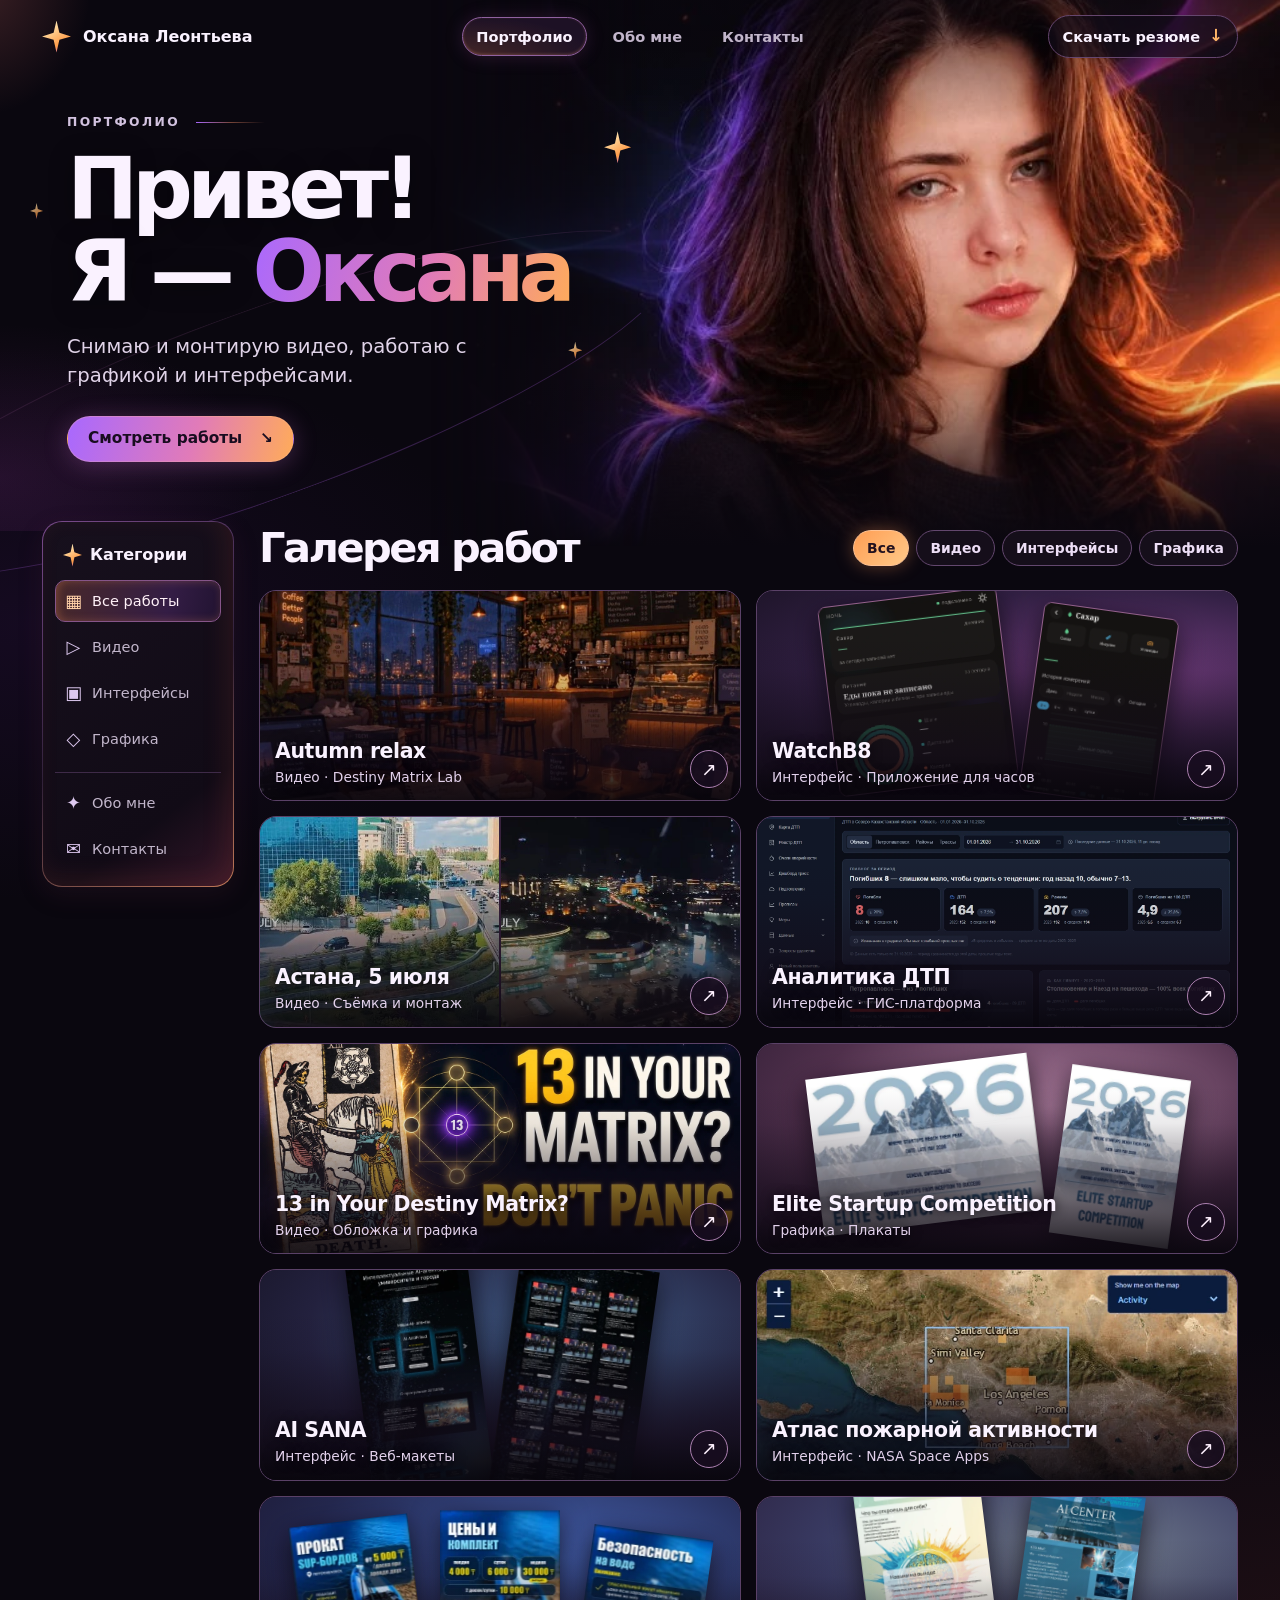
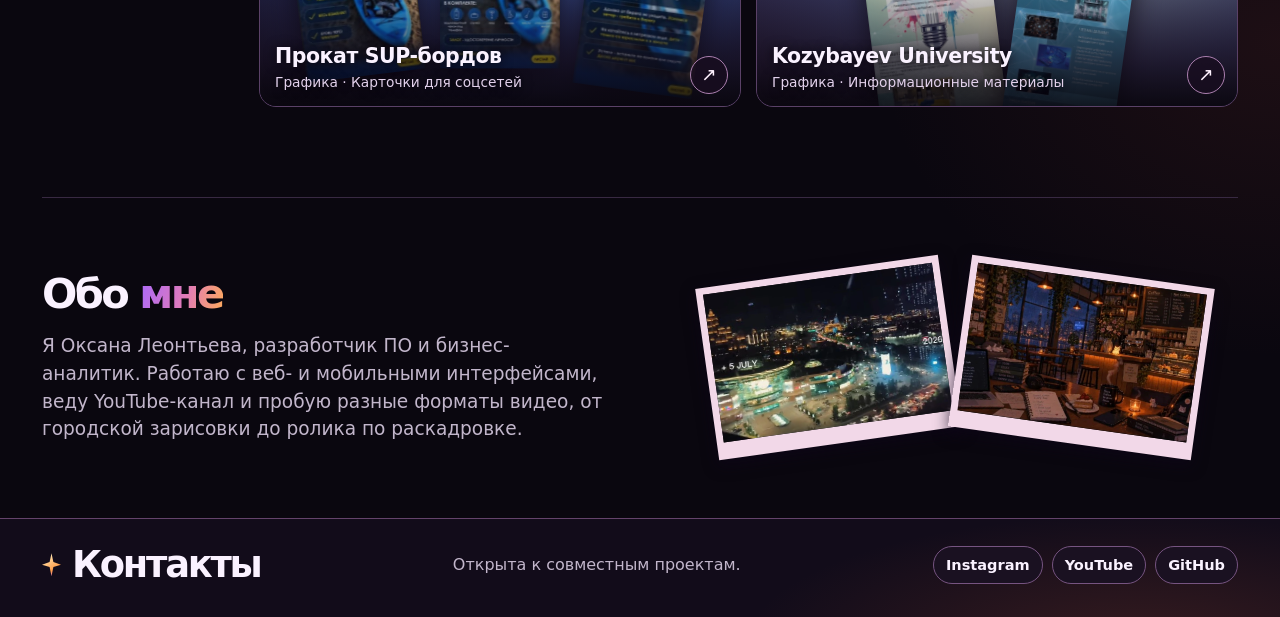
==== index.html @ fda573ac "Build neon portfolio and filterable work gallery" ====
<!doctype html>
<html lang="ru">
<head>
  <meta charset="utf-8">
  <meta name="viewport" content="width=device-width, initial-scale=1">
  <meta name="theme-color" content="#0b0810">
  <meta name="description" content="Портфолио Оксаны Леонтьевой. Видео, интерфейсы и графический дизайн.">
  <title>Оксана Леонтьева — портфолио</title>
  <link rel="icon" href="./assets/monogram.svg" type="image/svg+xml">
  <link rel="stylesheet" href="./styles.css">
  <script src="./gallery.js" defer></script>
</head>
<body>
  <a class="skip" href="#gallery">Перейти к работам</a>
  <header class="site-header" id="top">
    <div class="wrap top-inner">
      <a class="brand" href="#top"><span class="spark" aria-hidden="true"></span>Оксана Леонтьева</a>
      <nav class="primary-nav" aria-label="Главная навигация">
        <a class="nav-active" href="#gallery" data-filter="all">Портфолио</a>
        <a href="#about">Обо мне</a>
        <a href="#contacts">Контакты</a>
      </nav>
      <a class="resume-link" href="./resume.pdf" download>Скачать резюме <span aria-hidden="true">↓</span></a>
    </div>
  </header>

  <main id="work">
    <section class="hero" aria-labelledby="hero-name">
      <div class="wrap hero-inner">
        <figure class="hero-art">
          <img src="./assets/portrait.webp" alt="Оксана Леонтьева в фиолетово-оранжевом свете" width="640" height="800" fetchpriority="high">
        </figure>
        <span class="hero-orbit" aria-hidden="true"></span>
        <span class="spark hero-spark spark-one" aria-hidden="true"></span>
        <span class="spark hero-spark spark-two" aria-hidden="true"></span>
        <span class="spark hero-spark spark-three" aria-hidden="true"></span>
        <div class="hero-copy">
          <p class="eyebrow">Портфолио</p>
          <h1 id="hero-name">Привет!<br>Я — <span>Оксана</span></h1>
          <p class="hero-line">Снимаю и монтирую видео, работаю с графикой и интерфейсами.</p>
          <a class="button" href="#gallery" data-filter="all">Смотреть работы <span aria-hidden="true">↘</span></a>
        </div>
      </div>
    </section>

    <section class="gallery wrap" id="gallery" aria-labelledby="gallery-title">
      <aside class="rail" aria-label="Категории работ">
        <p class="rail-title"><span class="spark" aria-hidden="true"></span>Категории</p>
        <nav class="rail-nav" aria-label="Фильтры работ">
          <a href="#gallery" data-filter="all" aria-current="true"><span aria-hidden="true">▦</span> Все работы</a>
          <a href="#film" data-filter="film"><span aria-hidden="true">▷</span> Видео</a>
          <a href="#interfaces" data-filter="interfaces"><span aria-hidden="true">▣</span> Интерфейсы</a>
          <a href="#graphics" data-filter="graphics"><span aria-hidden="true">◇</span> Графика</a>
        </nav>
        <nav class="rail-nav rail-links" aria-label="Информация об авторе">
          <a href="#about"><span aria-hidden="true">✦</span> Обо мне</a>
          <a href="#contacts"><span aria-hidden="true">✉</span> Контакты</a>
        </nav>
      </aside>
      <div class="gallery-main">
        <div class="gallery-head">
          <h2 id="gallery-title">Галерея работ</h2>
          <div class="chips" aria-label="Фильтры галереи">
            <button type="button" data-filter="all" aria-pressed="true">Все</button>
            <button type="button" data-filter="film" aria-pressed="false">Видео</button>
            <button type="button" data-filter="interfaces" aria-pressed="false">Интерфейсы</button>
            <button type="button" data-filter="graphics" aria-pressed="false">Графика</button>
          </div>
        </div>
        <p class="sr-only" id="gallery-status" aria-live="polite"></p>
        <div class="work-grid">
          <article data-kind="film" id="film">
            <button class="work-card" type="button" data-case>
              <span class="work-media"><img src="./assets/autumn.webp" alt="" width="862" height="500" loading="lazy"></span>
              <span class="work-label"><strong>Autumn relax</strong><small>Видео · Destiny Matrix Lab</small></span>
              <span class="card-arrow" aria-hidden="true">↗</span>
            </button>
            <template>
              <p>Вечернее кафе в тёплом свете на фоне холодного города. На своём канале Destiny Matrix Lab я выпускаю атмосферные и объясняющие ролики, в работе над которыми использую Claude.</p>
              <img class="case-cover" src="./assets/autumn.webp" alt="Кадр из ролика: ночное кафе и огни города" width="862" height="500">
              <div class="case-links"><a class="button" href="https://www.youtube.com/watch?v=FMcNEyLBBxY">Смотреть ролик</a><a href="https://www.youtube.com/@DestinyMatrixLab">Открыть канал</a></div>
            </template>
          </article>

          <article data-kind="interfaces" id="interfaces">
            <button class="work-card" type="button" data-case>
              <span class="work-media mockup watch"><img src="./assets/watch-overview.webp" alt="" width="640" height="683" loading="lazy"><img src="./assets/watch-chart.webp" alt="" width="640" height="908" loading="lazy"></span>
              <span class="work-label"><strong>WatchB8</strong><small>Интерфейс · Приложение для часов</small></span>
              <span class="card-arrow" aria-hidden="true">↗</span>
            </button>
            <template>
              <p>Обзор группирует показатели рядом с активностью. На отдельном экране можно переключать период истории измерений. Персональные показания на скриншотах скрыты.</p>
              <div class="case-grid tall">
                <figure><a href="./assets/watch-overview.webp" target="_blank" rel="noopener noreferrer"><img src="./assets/watch-overview.webp" alt="Обзор в WatchB8 со скрытыми показаниями" width="640" height="683"></a><figcaption>Обзор</figcaption></figure>
                <figure><a href="./assets/watch-chart.webp" target="_blank" rel="noopener noreferrer"><img src="./assets/watch-chart.webp" alt="Экран истории измерений в WatchB8" width="640" height="908"></a><figcaption>История измерений</figcaption></figure>
              </div>
            </template>
          </article>

          <article data-kind="film">
            <button class="work-card" type="button" data-case>
              <span class="work-media diptych"><img src="./assets/astana-2.webp" alt="" width="541" height="331" loading="lazy"><img src="./assets/astana-3.webp" alt="" width="541" height="331" loading="lazy"></span>
              <span class="work-label"><strong>Астана, 5 июля</strong><small>Видео · Съёмка и монтаж</small></span>
              <span class="card-arrow" aria-hidden="true">↗</span>
            </button>
            <template>
              <p>Дневные улицы, архитектура и вечерние огни в городской зарисовке на 32 секунды.</p>
              <p class="case-credit">Съёмка и монтаж — Оксана Леонтьева</p>
              <div class="case-grid">
                <img src="./assets/astana-2.webp" alt="Дневная Астана с высоты" width="541" height="331">
                <img src="./assets/astana-3.webp" alt="Огни Астаны ночью" width="541" height="331">
              </div>
              <div class="case-links"><a class="button" href="https://www.instagram.com/_._.oksanaa._._/reel/DacnXZ3O5Qv/">Смотреть Reel</a></div>
            </template>
          </article>

          <article data-kind="interfaces">
            <button class="work-card" type="button" data-case>
              <span class="work-media screen"><img src="./assets/dtp-dashboard.webp" alt="" width="1600" height="1000" loading="lazy"></span>
              <span class="work-label"><strong>Аналитика ДТП</strong><small>Интерфейс · ГИС-платформа</small></span>
              <span class="card-arrow" aria-hidden="true">↗</span>
            </button>
            <template>
              <p>Карта происшествий с фильтрами и обзорная панель для сравнения показателей аварийности. Моя роль в команде — фронтенд и анализ данных. На экранах учебные данные.</p>
              <div class="case-grid">
                <figure><a href="./assets/dtp-map.webp" target="_blank" rel="noopener noreferrer"><img src="./assets/dtp-map.webp" alt="Карта происшествий и фильтры" width="1600" height="1000"></a><figcaption>Карта происшествий</figcaption></figure>
                <figure><a href="./assets/dtp-dashboard.webp" target="_blank" rel="noopener noreferrer"><img src="./assets/dtp-dashboard.webp" alt="Обзорная панель для сравнения показателей" width="1600" height="1000"></a><figcaption>Обзорная панель</figcaption></figure>
              </div>
            </template>
          </article>

          <article data-kind="film">
            <button class="work-card" type="button" data-case>
              <span class="work-media"><img src="./assets/arcana-cover.webp" alt="" width="1280" height="720" loading="lazy"></span>
              <span class="work-label"><strong>13 in Your Destiny Matrix?</strong><small>Видео · Обложка и графика</small></span>
              <span class="card-arrow" aria-hidden="true">↗</span>
            </button>
            <template>
              <p>Обложка и графика ролика для Destiny Matrix Lab. В кадрах цветовые акценты помогают выделить нужный узел схемы.</p>
              <div class="case-grid">
                <img src="./assets/arcana-cover.webp" alt="Обложка с картой и числом 13" width="1280" height="720">
                <img src="./assets/arcana-graphic.webp" alt="Кадр со схемой из ролика" width="640" height="360">
              </div>
              <div class="case-links"><a href="https://www.youtube.com/watch?v=jKuJX1-OuTQ">Ролик на YouTube</a><small>Для просмотра требуется вход.</small></div>
            </template>
          </article>

          <article data-kind="graphics" id="graphics">
            <button class="work-card" type="button" data-case>
              <span class="work-media mockup elite"><img src="./assets/elite-wide.webp" alt="" width="312" height="220" loading="lazy"><img src="./assets/elite-vertical.webp" alt="" width="220" height="312" loading="lazy"></span>
              <span class="work-label"><strong>Elite Startup Competition</strong><small>Графика · Плакаты</small></span>
              <span class="card-arrow" aria-hidden="true">↗</span>
            </button>
            <template>
              <p>Плакат для конкурса стартапов. Образ горы и крупный год связывают горизонтальный и вертикальный форматы.</p>
              <div class="case-grid tall">
                <figure><a href="./assets/elite-wide.webp" target="_blank" rel="noopener noreferrer"><img src="./assets/elite-wide.webp" alt="Горизонтальный плакат с горой и числом 2026" width="312" height="220"></a><figcaption>Горизонтальный формат</figcaption></figure>
                <figure><a href="./assets/elite-vertical.webp" target="_blank" rel="noopener noreferrer"><img src="./assets/elite-vertical.webp" alt="Вертикальная версия плаката" width="220" height="312"></a><figcaption>Вертикальный формат</figcaption></figure>
              </div>
            </template>
          </article>

          <article data-kind="interfaces">
            <button class="work-card" type="button" data-case>
              <span class="work-media mockup sana"><img src="./assets/ai-sana-home.webp" alt="" width="221" height="456" loading="lazy"><img src="./assets/ai-sana-news.webp" alt="" width="222" height="399" loading="lazy"></span>
              <span class="work-label"><strong>AI SANA</strong><small>Интерфейс · Веб-макеты</small></span>
              <span class="card-arrow" aria-hidden="true">↗</span>
            </button>
            <template>
              <p>Университетские веб-макеты. Главная знакомит с ИИ-агентами, а новости собраны в карточки публикаций.</p>
              <div class="case-grid tall">
                <figure><a href="./assets/ai-sana-home.webp" target="_blank" rel="noopener noreferrer"><img src="./assets/ai-sana-home.webp" alt="Главная AI SANA" width="221" height="456"></a><figcaption>Главная</figcaption></figure>
                <figure><a href="./assets/ai-sana-news.webp" target="_blank" rel="noopener noreferrer"><img src="./assets/ai-sana-news.webp" alt="Сетка новостей AI SANA" width="222" height="399"></a><figcaption>Новости</figcaption></figure>
              </div>
            </template>
          </article>

          <article data-kind="interfaces">
            <button class="work-card" type="button" data-case>
              <span class="work-media screen"><img src="./assets/fire-map.webp" alt="" width="597" height="386" loading="lazy"></span>
              <span class="work-label"><strong>Атлас пожарной активности</strong><small>Интерфейс · NASA Space Apps</small></span>
              <span class="card-arrow" aria-hidden="true">↗</span>
            </button>
            <template>
              <p>Командный проект KU-group. По календарю можно выбрать месяц наблюдений и открыть спутниковую карту с зафиксированной пожарной активностью.</p>
              <div class="case-grid">
                <figure><a href="./assets/fire-calendar.webp" target="_blank" rel="noopener noreferrer"><img src="./assets/fire-calendar.webp" alt="Календарь активности по годам и месяцам" width="662" height="434"></a><figcaption>Календарь наблюдений</figcaption></figure>
                <figure><a href="./assets/fire-map.webp" target="_blank" rel="noopener noreferrer"><img src="./assets/fire-map.webp" alt="Спутниковая карта Лос-Анджелеса" width="597" height="386"></a><figcaption>Спутниковая карта</figcaption></figure>
              </div>
            </template>
          </article>

          <article data-kind="graphics">
            <button class="work-card" type="button" data-case>
              <span class="work-media mockup sup"><img src="./assets/sup-cover.webp" alt="" width="133" height="173" loading="lazy"><img src="./assets/sup-prices.webp" alt="" width="131" height="172" loading="lazy"><img src="./assets/sup-safety.webp" alt="" width="130" height="173" loading="lazy"></span>
              <span class="work-label"><strong>Прокат SUP-бордов</strong><small>Графика · Карточки для соцсетей</small></span>
              <span class="card-arrow" aria-hidden="true">↗</span>
            </button>
            <template>
              <p>Серия карточек с общей палитрой и повторяющейся типографикой: обложка, тарифы и правила безопасности.</p>
              <div class="case-grid three tall">
                <figure><img src="./assets/sup-cover.webp" alt="Обложка серии о прокате SUP-бордов" width="133" height="173"><figcaption>Обложка</figcaption></figure>
                <figure><img src="./assets/sup-prices.webp" alt="Карточка с тарифами проката" width="131" height="172"><figcaption>Тарифы</figcaption></figure>
                <figure><img src="./assets/sup-safety.webp" alt="Карточка о безопасности на воде" width="130" height="173"><figcaption>Безопасность</figcaption></figure>
              </div>
            </template>
          </article>

          <article data-kind="graphics">
            <button class="work-card" type="button" data-case>
              <span class="work-media mockup university"><img src="./assets/ku-ml.webp" alt="" width="317" height="628" loading="lazy"><img src="./assets/ku-ai.webp" alt="" width="317" height="707" loading="lazy"></span>
              <span class="work-label"><strong>Kozybayev University</strong><small>Графика · Информационные материалы</small></span>
              <span class="card-arrow" aria-hidden="true">↗</span>
            </button>
            <template>
              <p>Информационные материалы для KU ML School и Центра искусственного интеллекта. Иллюстрации и цвет помогают быстро различать блоки плакатов.</p>
              <div class="case-grid tall">
                <figure><a href="./assets/ku-ml.webp" target="_blank" rel="noopener noreferrer"><img src="./assets/ku-ml.webp" alt="Плакат KU ML School с лампой" width="317" height="628"></a><figcaption>KU ML School</figcaption></figure>
                <figure><a href="./assets/ku-ai.webp" target="_blank" rel="noopener noreferrer"><img src="./assets/ku-ai.webp" alt="Информационный плакат Центра искусственного интеллекта" width="317" height="707"></a><figcaption>Центр искусственного интеллекта</figcaption></figure>
              </div>
            </template>
          </article>
        </div>
      </div>
    </section>

    <section class="about wrap" id="about" aria-labelledby="about-title">
      <div class="about-copy">
        <h2 id="about-title">Обо <span>мне</span></h2>
        <p>Я Оксана Леонтьева, разработчик ПО и бизнес-аналитик. Работаю с веб- и мобильными интерфейсами, веду YouTube-канал и пробую разные форматы видео, от городской зарисовки до ролика по раскадровке.</p>
      </div>
      <div class="about-frames" aria-hidden="true">
        <img src="./assets/astana-3.webp" alt="" width="541" height="331" loading="lazy">
        <img src="./assets/autumn.webp" alt="" width="862" height="500" loading="lazy">
      </div>
    </section>
  </main>

  <footer class="contacts" id="contacts" aria-labelledby="contacts-title">
    <div class="wrap contact-inner">
      <h2 id="contacts-title"><span class="spark" aria-hidden="true"></span>Контакты</h2>
      <p>Открыта к совместным проектам.</p>
      <nav aria-label="Публичные профили">
        <a href="https://www.instagram.com/_._.oksanaa._._/">Instagram</a>
        <a href="https://www.youtube.com/@DestinyMatrixLab">YouTube</a>
        <a href="https://github.com/Oksana77-f">GitHub</a>
      </nav>
    </div>
  </footer>

  <dialog class="case-dialog" aria-labelledby="case-title">
    <div class="case-inner">
      <form method="dialog"><button aria-label="Закрыть работу" autofocus>×</button></form>
      <p class="eyebrow" id="case-category"></p>
      <h2 id="case-title"></h2>
      <div id="case-details"></div>
    </div>
  </dialog>
</body>
</html>
---- styles.css ----
:root {
  color-scheme: dark;
  --bg: #0a070f;
  --surface: #15101b;
  --text: #faf2ff;
  --muted: #c2b6cb;
  --line: #382942;
  --purple: #ac65ff;
  --amber: #ffb568;
  --spectrum: linear-gradient(105deg, #a868ff 0%, #e17bb8 56%, #ffac59 100%);
  color: var(--text);
  background: var(--bg);
  font-family: "Segoe UI", system-ui, sans-serif;
  line-height: 1.5;
}

* { box-sizing: border-box; }
html { scroll-behavior: smooth; }
body {
  margin: 0;
  overflow-x: clip;
  background:
    radial-gradient(ellipse 42rem 24rem at 2% 39rem, #3e176236, transparent 72%),
    radial-gradient(ellipse 33rem 26rem at 100% 74%, #71302c30, transparent 76%),
    var(--bg);
}
a { color: inherit; }
button { font: inherit; }
button, a { -webkit-tap-highlight-color: transparent; }
img { display: block; width: 100%; height: auto; }
figure, p, h1, h2 { margin: 0; }
p { text-wrap: pretty; }
[hidden] { display: none !important; }
:focus-visible { outline: 2px solid var(--amber); outline-offset: 4px; }
.wrap { width: min(1240px, calc(100% - 84px)); margin-inline: auto; }
.sr-only, .skip:not(:focus) { position: absolute; width: 1px; height: 1px; overflow: hidden; clip-path: inset(50%); }
.skip:focus { position: fixed; top: 12px; left: 12px; z-index: 10; padding: 10px 16px; background: var(--surface); }

.site-header { position: relative; z-index: 2; }
.top-inner {
  min-height: 73px;
  display: grid;
  grid-template-columns: 1fr auto 1fr;
  gap: 20px;
  align-items: center;
}
.brand { display: inline-flex; gap: 12px; align-items: center; justify-self: start; font-size: 1rem; font-weight: 640; text-decoration: none; }
.brand .spark { width: 29px; height: 32px; }
.spark {
  flex: none;
  display: inline-block;
  width: 19px;
  height: 23px;
  background: linear-gradient(148deg, #fff4c6 8%, #ff9d49 68%, #c861fc);
  clip-path: polygon(50% 0, 60% 38%, 100% 50%, 60% 60%, 50% 100%, 40% 60%, 0 50%, 40% 38%);
}
.primary-nav { display: flex; align-items: center; gap: 12px; }
.primary-nav a, .resume-link, .contacts nav a {
  text-decoration: none;
  font-weight: 560;
  font-size: .91rem;
}
.primary-nav a { color: var(--muted); padding: 8px 13px; border: 1px solid transparent; border-radius: 999px; }
.primary-nav a:hover, .resume-link:hover { color: #fff; border-color: #9b6aaf; }
.primary-nav .nav-active {
  color: var(--text);
  border-color: #9061a0;
  background: radial-gradient(ellipse at 4% 100%, #ab602c42, transparent 73%), #1d1125;
  box-shadow: 0 1px 18px #8d47883d, inset 0 -1px 3px #f39e8345;
}
.resume-link {
  justify-self: end;
  display: inline-flex;
  gap: 9px;
  align-items: center;
  color: var(--text);
  border: 1px solid #65466e;
  border-radius: 999px;
  padding: 8px 14px;
  white-space: nowrap;
  background: #120c18b5;
}
.resume-link span { color: var(--amber); font-size: 1.04rem; }

.hero { position: relative; isolation: isolate; }
.hero::before {
  content: "";
  position: absolute;
  z-index: -1;
  inset: -73px 0 -10px;
  background:
    radial-gradient(ellipse 22rem 13rem at 0 90%, #9b3a9f29, transparent 74%),
    radial-gradient(ellipse 9rem 11rem at -18px -19px, #ce6a6440, transparent 76%);
  pointer-events: none;
}
.hero-inner {
  position: relative;
  isolation: isolate;
  display: flex;
  align-items: center;
  min-height: clamp(390px, 35vw, 515px);
  padding: 37px 25px 55px;
}
.hero-art {
  position: absolute;
  z-index: -2;
  top: -73px;
  right: calc(-1 * max(42px, (100vw - 1240px) / 2));
  bottom: -25px;
  width: min(67vw, 865px);
  overflow: hidden;
  mask-image: linear-gradient(to right, transparent 1%, #000 27%);
}
.hero-art img { height: 100%; object-fit: cover; object-position: 57% 36%; }
.hero-art::after {
  content: "";
  position: absolute;
  inset: 0;
  background:
    linear-gradient(to bottom, #0a070f9c, transparent 23%, transparent 69%, var(--bg) 100%),
    linear-gradient(to right, var(--bg) 0%, #0a070f20 36%, transparent 63%);
}
.hero-copy { position: relative; max-width: 54%; }
.eyebrow { color: #d2c2df; font-size: .77rem; font-weight: 650; line-height: 1.4; letter-spacing: .19em; text-transform: uppercase; }
.hero-copy .eyebrow { display: flex; gap: 16px; align-items: center; margin-bottom: 15px; }
.hero-copy .eyebrow::after { content: ""; width: 69px; height: 1px; background: linear-gradient(to right, #a867f8, #ed88677a, transparent); }
.hero h1 { font-size: clamp(3.45rem, 6.65vw, 6.6rem); line-height: .98; font-weight: 800; letter-spacing: -.072em; text-shadow: 0 3px 24px #05030868; }
.hero h1 span, .about h2 span {
  color: var(--amber);
  background: var(--spectrum);
  -webkit-background-clip: text;
  background-clip: text;
  -webkit-text-fill-color: transparent;
  text-shadow: none;
}
.hero-line { max-width: 37ch; margin-top: 20px; color: #e0d3e8; font-size: clamp(1rem, 1.7vw, 1.23rem); line-height: 1.43; }
.button {
  display: inline-flex;
  justify-content: center;
  align-items: center;
  gap: 18px;
  min-height: 46px;
  padding: 10px 20px;
  border: 1px solid #fbbc9b45;
  border-radius: 999px;
  color: #190d20;
  font-size: .96rem;
  font-weight: 750;
  background: var(--spectrum);
  text-decoration: none;
  box-shadow: 0 4px 24px #c46cc849;
  transition: box-shadow 180ms ease, transform 180ms ease;
}
.button:hover { box-shadow: 0 4px 28px #eb9a876b; transform: translateY(-2px); }
.hero-copy .button { margin-top: 26px; }
.hero-orbit {
  z-index: -1;
  position: absolute;
  top: 53%;
  left: -18%;
  width: 73%;
  height: 42%;
  border: 1px solid #ae63e942;
  border-right-color: transparent;
  border-top-color: #d17ccc20;
  border-radius: 50%;
  transform: rotate(-20deg);
  pointer-events: none;
}
.hero-spark { position: absolute; pointer-events: none; }
.spark-one { top: 13%; left: 47%; width: 27px; height: 32px; }
.spark-two { top: 60%; left: 44%; width: 14px; height: 17px; opacity: .8; }
.spark-three { top: 29%; left: -1%; width: 13px; height: 16px; opacity: .7; }

.gallery {
  position: relative;
  z-index: 1;
  display: grid;
  grid-template-columns: 192px minmax(0, 1fr);
  gap: 25px;
  align-items: start;
  scroll-margin-top: 16px;
}
.rail {
  position: sticky;
  top: 18px;
  padding: 13px 12px 16px;
  border: 1px solid transparent;
  border-radius: 20px;
  background:
    linear-gradient(143deg, #17101d, #110b16 76%, #341628) padding-box,
    linear-gradient(145deg, #7a4b8d, #302139 52%, #c17958) border-box;
  box-shadow: 0 8px 24px #4c243b35, inset -8px -8px 25px #bd4b3622;
}
.rail-title { display: flex; align-items: center; gap: 8px; padding: 8px 8px 13px; font-weight: 650; }
.rail-title .spark { width: 19px; height: 23px; }
.rail-nav { display: grid; gap: 4px; }
.rail-nav a {
  display: flex;
  align-items: center;
  gap: 9px;
  min-height: 42px;
  padding: 6px 8px;
  border: 1px solid transparent;
  border-radius: 10px;
  color: var(--muted);
  font-size: .91rem;
  text-decoration: none;
}
.rail-nav a span { display: inline-grid; place-items: center; width: 19px; color: #ddc8ef; font-size: 1.12rem; line-height: 1; }
.rail-nav a:hover { color: var(--text); border-color: #5f416c; }
.rail-nav a[aria-current="true"] {
  color: #fff1f8;
  border-color: #865589;
  background: linear-gradient(102deg, #76403685, #341d45 68%, #211331);
  box-shadow: inset 2px 0 8px #f08c5749;
}
.rail-nav a[aria-current="true"] span { color: #ffd0a8; }
.rail-links { border-top: 1px solid #3e2a48; margin-top: 12px; padding-top: 9px; }
.gallery-head { min-height: 54px; display: flex; justify-content: space-between; align-items: center; gap: 17px; margin-bottom: 15px; }
.gallery-head h2, .about h2, .contact-inner h2 {
  color: var(--text);
  font-size: clamp(1.8rem, 3.25vw, 3.1rem);
  line-height: 1.08;
  font-weight: 680;
  letter-spacing: -.061em;
}
.chips { display: flex; flex-wrap: wrap; gap: 7px; }
.chips button {
  min-height: 36px;
  padding: 5px 13px;
  border: 1px solid #63476e;
  border-radius: 999px;
  color: #eddef6;
  background: #150e1a;
  font-size: .87rem;
  font-weight: 570;
  cursor: pointer;
}
.chips button:hover { border-color: var(--purple); }
.chips button[aria-pressed="true"] { border-color: #ffc394; color: #23121f; background: linear-gradient(135deg, #ff9d53, #ffca89); font-weight: 750; box-shadow: 0 0 18px #ff94585b; }
.work-grid { display: grid; grid-template-columns: repeat(2, minmax(0, 1fr)); gap: 15px; }
.work-grid article { min-width: 0; }
.work-card {
  display: block;
  position: relative;
  isolation: isolate;
  overflow: hidden;
  width: 100%;
  min-height: 164px;
  aspect-ratio: 2.28;
  padding: 0;
  border: 1px solid #5a4167;
  border-radius: 17px;
  color: var(--text);
  background: #22162c;
  text-align: start;
  cursor: pointer;
  transition: border-color 180ms ease, box-shadow 180ms ease;
}
.work-card:hover { border-color: #a16bba; box-shadow: 0 0 20px #a761b740; }
.work-card::after {
  content: "";
  position: absolute;
  z-index: -1;
  inset: 0;
  background: linear-gradient(to top, #08050ce8 0, #120a17ad 22%, #11081715 62%, transparent 80%);
  pointer-events: none;
}
.work-media {
  position: absolute;
  z-index: -2;
  inset: 0;
  display: block;
  width: 100%;
  height: 100%;
  transition: transform 220ms ease;
}
.work-card:hover .work-media { transform: scale(1.045); }
.work-media img { height: 100%; object-fit: cover; }
.work-media.diptych { display: grid; grid-template-columns: 1fr 1fr; gap: 2px; background: #37213b; }
.work-media.diptych img { min-width: 0; }
.work-media.screen img { object-position: 50% 38%; }
.work-media.mockup {
  display: flex;
  justify-content: center;
  align-items: center;
  gap: clamp(10px, 1.8vw, 25px);
  padding: 8px clamp(11px, 2vw, 31px);
  background: radial-gradient(ellipse at 75% 42%, #773f82, #322044 53%, #181121 100%);
}
.work-media.mockup img {
  width: auto;
  max-width: 43%;
  height: 113%;
  object-fit: contain;
  filter: drop-shadow(0 9px 14px #07030bc9);
  transform: translateY(-2%) rotate(-7deg);
}
.work-media.mockup img + img { transform: translateY(5%) rotate(8deg); }
.work-media.watch img { border: 1px solid #94618c; background: #1b141a; border-radius: 8px; height: 99%; object-fit: contain; }
.work-media.sana { background: radial-gradient(ellipse at 61% 30%, #425f8b, #23213e 59%, #12101d); }
.work-media.sana img, .work-media.university img { max-width: 34%; height: 130%; object-position: top; }
.work-media.elite { background: radial-gradient(ellipse at 61% 30%, #ad7d9e, #50304c 57%, #2a1a30); }
.work-media.elite img { max-width: 52%; height: 88%; }
.work-media.sup { background: radial-gradient(ellipse at 63% 29%, #4360ad, #23274e 60%, #1a1429); }
.work-media.sup img { max-width: 28%; height: 100%; }
.work-media.sup img:nth-child(2) { transform: translateY(-6%) rotate(0); }
.work-media.university { background: radial-gradient(ellipse at 67% 28%, #75808f, #393b63 55%, #271a35); }
.work-label { display: block; position: absolute; left: 15px; right: 65px; bottom: 13px; text-shadow: 0 1px 12px #07040a; }
.work-label strong { display: block; font-size: clamp(1.03rem, 1.6vw, 1.38rem); font-weight: 690; line-height: 1.17; letter-spacing: -.02em; }
.work-label small { display: block; color: #e2d1eb; font-size: .86rem; margin-top: 3px; }
.card-arrow {
  display: grid;
  place-items: center;
  width: 38px;
  height: 38px;
  position: absolute;
  right: 12px;
  bottom: 12px;
  border: 1px solid #ab7faf;
  border-radius: 50%;
  color: #fff2ff;
  background: #180d20ce;
  font-size: 1.15rem;
}
.work-card:hover .card-arrow { border-color: var(--amber); color: var(--amber); }

.about {
  display: grid;
  grid-template-columns: 1fr 1fr;
  gap: clamp(25px, 5vw, 68px);
  align-items: center;
  min-height: 260px;
  border-top: 1px solid var(--line);
  margin-top: clamp(49px, 7vw, 95px);
  padding-block: clamp(30px, 4.6vw, 60px);
  scroll-margin-top: 30px;
}
.about p { max-width: 56ch; margin-top: 15px; color: var(--muted); font-size: clamp(1rem, 1.7vw, 1.16rem); }
.about-frames { display: flex; justify-content: center; align-items: center; gap: 8px; padding: 15px; }
.about-frames img {
  width: 48%;
  max-width: 245px;
  aspect-ratio: 1.42;
  object-fit: cover;
  border: 7px solid #f2d8e8;
  border-bottom-width: 17px;
  transform: rotate(-8deg);
  box-shadow: 0 5px 15px #0e0618ba;
}
.about-frames img + img { transform: rotate(8deg); }
.contacts {
  padding-block: 26px 32px;
  border-top: 1px solid #64436a;
  background: radial-gradient(ellipse 33rem 11rem at 89% 130%, #7f3a2954, transparent 75%), #120c1a;
}
.contact-inner { display: flex; gap: 20px 25px; justify-content: space-between; align-items: center; flex-wrap: wrap; }
.contact-inner h2 { display: flex; align-items: center; gap: 11px; font-size: clamp(1.5rem, 3vw, 2.3rem); }
.contact-inner p { color: var(--muted); }
.contacts nav { display: flex; flex-wrap: wrap; gap: 9px; }
.contacts nav a { border: 1px solid #765481; border-radius: 999px; padding: 7px 12px; background: #1a1121; }
.contacts nav a:hover { border-color: var(--amber); color: var(--amber); }

.case-dialog {
  max-width: calc(100vw - 24px);
  width: min(850px, calc(100vw - 24px));
  max-height: calc(100dvh - 28px);
  overflow: auto;
  padding: 0;
  border: 1px solid #a171a7;
  border-radius: 20px;
  color: var(--text);
  background: #191020;
  box-shadow: 0 10px 80px #060309d9;
}
.case-dialog::backdrop { background: #090311df; }
.case-inner { position: relative; padding: clamp(21px, 4vw, 38px); }
.case-inner form { position: absolute; top: 13px; right: 13px; margin: 0; }
.case-inner form button {
  display: grid;
  place-items: center;
  width: 37px;
  height: 37px;
  color: var(--text);
  background: #2d1c39;
  border: 1px solid #7b5987;
  border-radius: 50%;
  font: 1.4rem/1 "Segoe UI", sans-serif;
  cursor: pointer;
}
.case-inner h2 { max-width: calc(100% - 29px); margin: 6px 0 14px; font-size: clamp(1.75rem, 4.8vw, 3.3rem); line-height: 1.12; letter-spacing: -.06em; }
#case-category { max-width: calc(100% - 38px); }
#case-details p { color: var(--muted); margin-bottom: 13px; }
#case-details .case-credit { color: var(--text); font-weight: 700; }
.case-cover, .case-grid { margin-block: 18px; }
.case-cover, .case-grid img { border: 1px solid var(--line); border-radius: 9px; }
.case-grid { display: grid; grid-template-columns: repeat(2, minmax(0, 1fr)); align-items: start; gap: 13px; }
.case-grid.three { grid-template-columns: repeat(3, minmax(0, 1fr)); }
.case-grid.tall img { max-height: 410px; width: auto; max-width: 100%; margin-inline: auto; }
.case-grid figcaption { margin-top: 6px; color: var(--muted); text-align: center; font-size: .89rem; }
.case-links { display: flex; flex-wrap: wrap; align-items: center; gap: 13px 18px; }
.case-links small { color: var(--muted); }

@media (max-width: 980px) {
  .wrap { width: calc(100% - 52px); }
  .gallery { grid-template-columns: 158px minmax(0, 1fr); gap: 15px; }
  .hero-inner { padding-inline: 12px; }
  .hero-art { right: -26px; width: 66vw; }
  .primary-nav { gap: 3px; }
  .primary-nav a { padding-inline: 10px; }
  .work-card { aspect-ratio: 1.94; }
}

@media (max-width: 720px) {
  .wrap { width: calc(100% - 32px); }
  .top-inner { min-height: auto; grid-template-columns: 1fr auto; gap: 8px; padding-top: 11px; }
  .brand { font-size: .86rem; gap: 6px; }
  .brand .spark { width: 19px; height: 21px; }
  .primary-nav { grid-column: 1 / -1; grid-row: 2; flex-wrap: wrap; gap: 3px; }
  .primary-nav a { font-size: .88rem; padding: 5px 9px; }
  .resume-link { font-size: .78rem; padding: 5px 8px; gap: 5px; }
  .hero-inner { display: block; min-height: 0; padding: clamp(245px, 62vw, 325px) 4px 29px; }
  .hero-art { top: -87px; right: -16px; bottom: auto; width: calc(100% + 32px); height: clamp(380px, 94vw, 476px); mask-image: none; }
  .hero-art img { object-position: center 37%; }
  .hero-art::after { background: linear-gradient(to bottom, #0a070fdb 2%, #0a070f16 26%, transparent 51%, #0a070fbc 81%, var(--bg) 100%); }
  .hero-copy { max-width: none; }
  .hero-copy .eyebrow { margin-bottom: 9px; letter-spacing: .16em; }
  .hero h1 { font-size: clamp(2.8rem, 9.7vw, 4.25rem); }
  .hero-line { margin-top: 13px; }
  .hero-copy .button { margin-top: 17px; }
  .hero-orbit { display: none; }
  .spark-one { top: 39%; left: 10%; }
  .spark-two { top: 43%; left: auto; right: 9%; }
  .spark-three { display: none; }
  .gallery { display: block; }
  .rail { display: none; }
  .gallery-head { align-items: flex-start; flex-direction: column; gap: 12px; margin-bottom: 12px; }
  .chips { gap: 6px; }
  .chips button { min-height: 35px; font-size: .82rem; padding-inline: 10px; }
  .work-grid { gap: 10px; }
  .work-card { min-height: 158px; aspect-ratio: 1.85; border-radius: 13px; }
  .work-label { left: 11px; right: 44px; bottom: 9px; }
  .work-label small { font-size: .8rem; }
  .card-arrow { right: 8px; bottom: 8px; width: 29px; height: 29px; font-size: .99rem; }
}

@media (max-width: 500px) {
  .work-grid, .about { grid-template-columns: 1fr; }
  .about { gap: 12px; }
  .about-frames { padding: 16px 12px 11px; }
  .contact-inner { gap: 12px; }
  .contact-inner p { width: 100%; }
  .case-grid:not(.tall) { grid-template-columns: 1fr; }
}

@media (prefers-reduced-motion: reduce) {
  html { scroll-behavior: auto; }
  *, *::before, *::after { transition: none !important; }
}
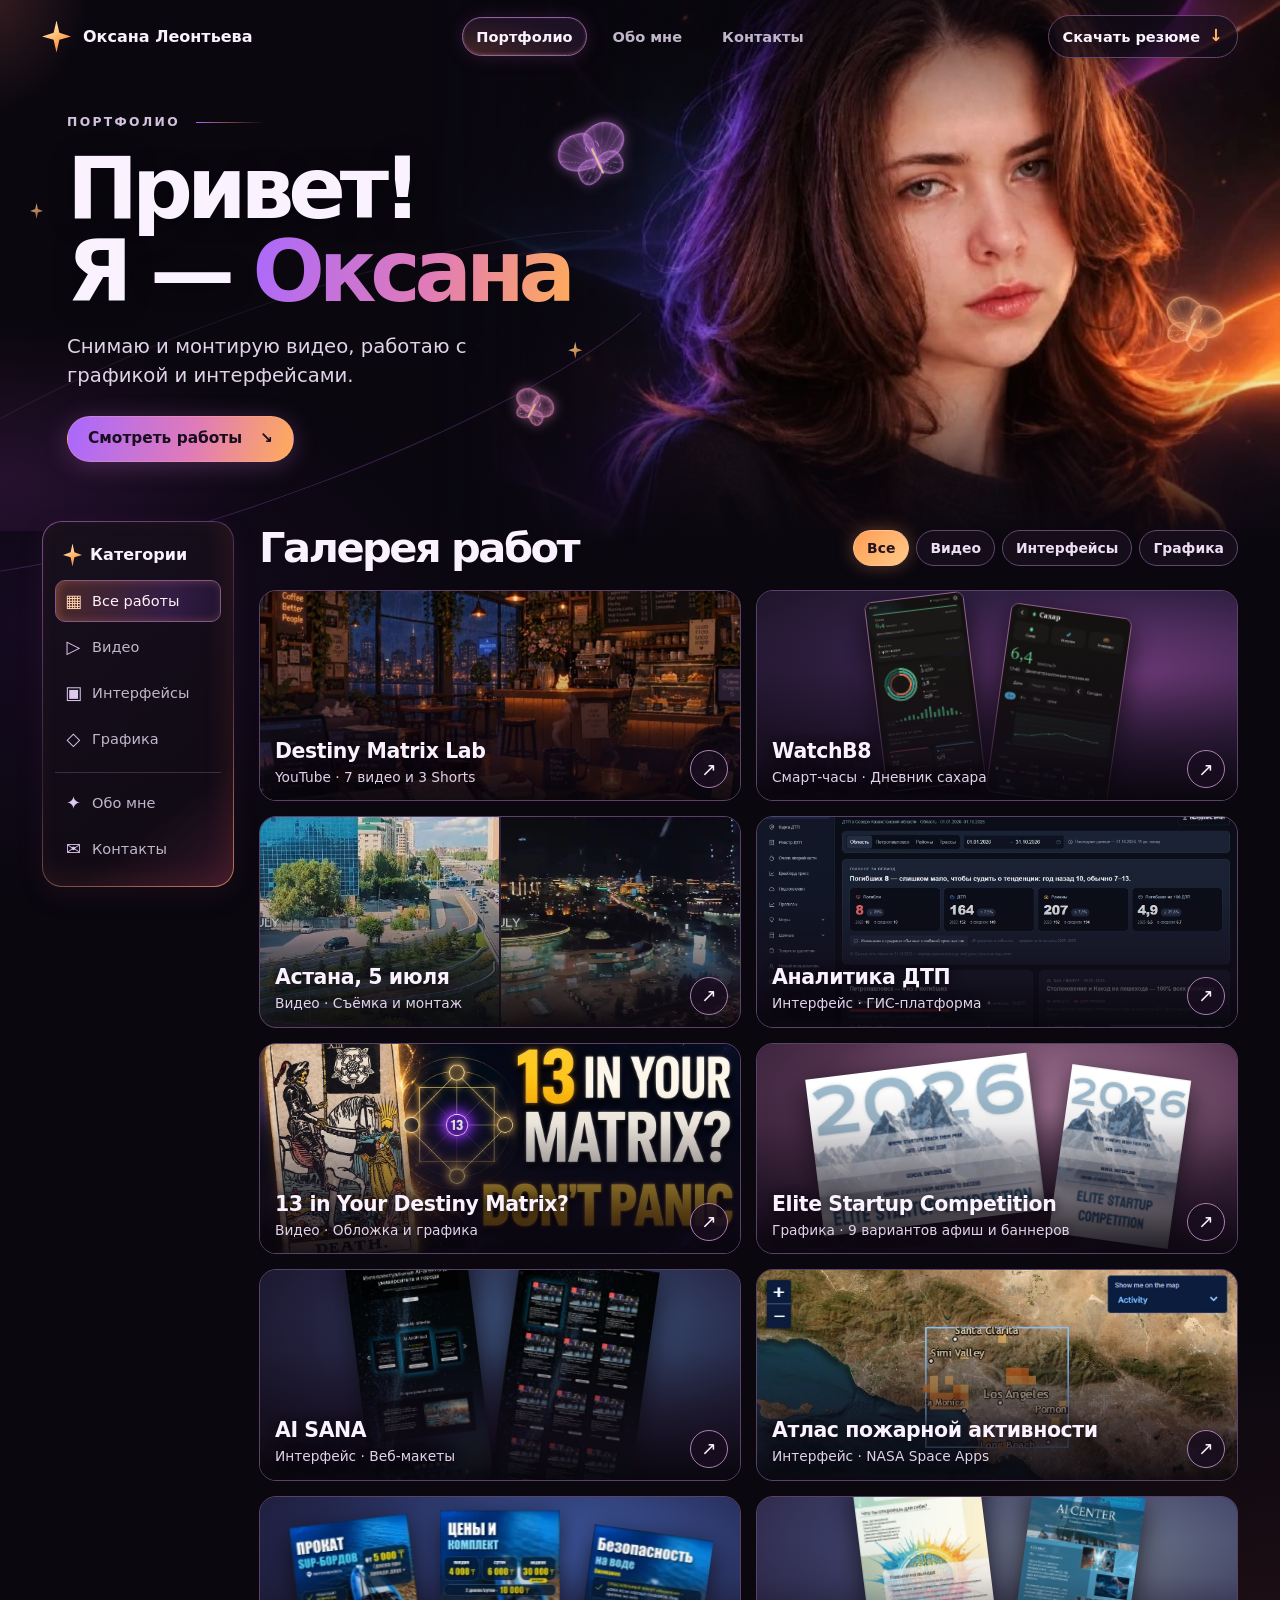
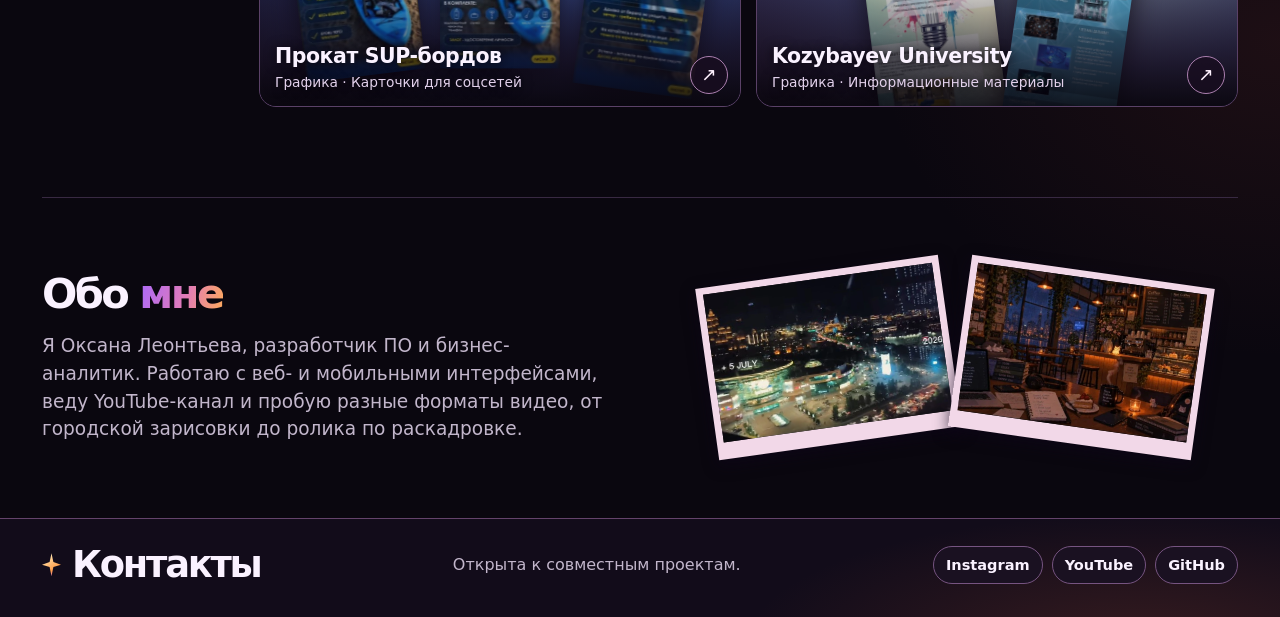
==== commit c5fb8cb5: "Expand portfolio case studies and add neon butterflies" ====
--- a/index.html
+++ b/index.html
@@ -31,9 +31,11 @@
           <img src="./assets/portrait.webp" alt="Оксана Леонтьева в фиолетово-оранжевом свете" width="640" height="800" fetchpriority="high">
         </figure>
         <span class="hero-orbit" aria-hidden="true"></span>
-        <span class="spark hero-spark spark-one" aria-hidden="true"></span>
         <span class="spark hero-spark spark-two" aria-hidden="true"></span>
         <span class="spark hero-spark spark-three" aria-hidden="true"></span>
+        <span class="butterfly butterfly-violet" aria-hidden="true"><i></i><i></i><i></i><i></i></span>
+        <span class="butterfly butterfly-amber" aria-hidden="true"><i></i><i></i><i></i><i></i></span>
+        <span class="butterfly butterfly-rose" aria-hidden="true"><i></i><i></i><i></i><i></i></span>
         <div class="hero-copy">
           <p class="eyebrow">Портфолио</p>
           <h1 id="hero-name">Привет!<br>Я — <span>Оксана</span></h1>
@@ -72,27 +74,62 @@
           <article data-kind="film" id="film">
             <button class="work-card" type="button" data-case>
               <span class="work-media"><img src="./assets/autumn.webp" alt="" width="862" height="500" loading="lazy"></span>
-              <span class="work-label"><strong>Autumn relax</strong><small>Видео · Destiny Matrix Lab</small></span>
-              <span class="card-arrow" aria-hidden="true">↗</span>
-            </button>
-            <template>
-              <p>Вечернее кафе в тёплом свете на фоне холодного города. На своём канале Destiny Matrix Lab я выпускаю атмосферные и объясняющие ролики, в работе над которыми использую Claude.</p>
-              <img class="case-cover" src="./assets/autumn.webp" alt="Кадр из ролика: ночное кафе и огни города" width="862" height="500">
-              <div class="case-links"><a class="button" href="https://www.youtube.com/watch?v=FMcNEyLBBxY">Смотреть ролик</a><a href="https://www.youtube.com/@DestinyMatrixLab">Открыть канал</a></div>
+              <span class="work-label"><strong>Destiny Matrix Lab</strong><small>YouTube · 7 видео и 3 Shorts</small></span>
+              <span class="card-arrow" aria-hidden="true">↗</span>
+            </button>
+            <template>
+              <p>Мой YouTube-канал с атмосферными видео и англоязычными объясняющими роликами. При создании видео использую Claude.</p>
+              <div class="case-links"><a class="button" href="https://www.youtube.com/@DestinyMatrixLab">Открыть канал</a><small>Для отдельных видео YouTube может запросить вход.</small></div>
+              <section class="case-section">
+                <h3>Атмосферные видео</h3>
+                <p>Ночное кафе, японский lo-fi и осенний dark ambient.</p>
+                <div class="reel-list">
+                  <a href="https://www.youtube.com/watch?v=FMcNEyLBBxY"><img src="./assets/autumn.webp" alt="" width="862" height="500"><span><strong>Autumn relax</strong><small>2:10</small></span></a>
+                  <a href="https://www.youtube.com/watch?v=wtSBAQTQqBU"><img src="./assets/youtube-sakura.webp" alt="" width="720" height="404"><span><strong>Sakura Café</strong><small>3:21</small></span></a>
+                  <a href="https://www.youtube.com/watch?v=PWBQmN7T4pY"><img src="./assets/youtube-last-breath.webp" alt="" width="720" height="404"><span><strong>Autumn’s Last Breath</strong><small>4:09</small></span></a>
+                </div>
+              </section>
+              <section class="case-section">
+                <h3>Объясняющие ролики</h3>
+                <p>Длинные видео, в которых обложки, титры и схемы помогают следить за объяснением.</p>
+                <div class="reel-list">
+                  <a href="https://www.youtube.com/watch?v=jKuJX1-OuTQ"><img src="./assets/arcana-cover.webp" alt="" width="1280" height="720"><span><strong>13 in Your Destiny Matrix?</strong><small>8:16</small></span></a>
+                  <a href="https://www.youtube.com/watch?v=QV7lYWeUMpo"><img src="./assets/youtube-calculate.webp" alt="" width="720" height="404"><span><strong>How to Calculate Your Destiny Matrix by Hand</strong><small>8:42</small></span></a>
+                  <a href="https://www.youtube.com/watch?v=jR5s3TmFfkc"><img src="./assets/youtube-birthday.webp" alt="" width="720" height="404"><span><strong>What Your Birthday Says About How People See You</strong><small>11:18</small></span></a>
+                  <a href="https://www.youtube.com/watch?v=sFF-YnsI3ow"><img src="./assets/youtube-beginners.webp" alt="" width="720" height="404"><span><strong>What Is the Matrix of Destiny?</strong><small>7:30</small></span></a>
+                </div>
+              </section>
+              <section class="case-section">
+                <h3>Shorts</h3>
+                <div class="reel-list short-list">
+                  <a href="https://www.youtube.com/shorts/NDTk2LGY738"><img src="./assets/youtube-short-october.webp" alt=""><span><strong>20 октября 2026</strong></span></a>
+                  <a href="https://www.youtube.com/shorts/-18rgKHzdf8"><img src="./assets/youtube-short-energy.webp" alt=""><span><strong>If You Physically Can’t Sit Still</strong></span></a>
+                  <a href="https://www.youtube.com/shorts/H8-f44J1Zmc"><img src="./assets/youtube-short-arcana.webp" alt=""><span><strong>Born on the 13th, 15th, 16th, or 18th?</strong></span></a>
+                </div>
+              </section>
             </template>
           </article>
 
           <article data-kind="interfaces" id="interfaces">
             <button class="work-card" type="button" data-case>
-              <span class="work-media mockup watch"><img src="./assets/watch-overview.webp" alt="" width="640" height="683" loading="lazy"><img src="./assets/watch-chart.webp" alt="" width="640" height="908" loading="lazy"></span>
-              <span class="work-label"><strong>WatchB8</strong><small>Интерфейс · Приложение для часов</small></span>
-              <span class="card-arrow" aria-hidden="true">↗</span>
-            </button>
-            <template>
-              <p>Обзор группирует показатели рядом с активностью. На отдельном экране можно переключать период истории измерений. Персональные показания на скриншотах скрыты.</p>
-              <div class="case-grid tall">
-                <figure><a href="./assets/watch-overview.webp" target="_blank" rel="noopener noreferrer"><img src="./assets/watch-overview.webp" alt="Обзор в WatchB8 со скрытыми показаниями" width="640" height="683"></a><figcaption>Обзор</figcaption></figure>
-                <figure><a href="./assets/watch-chart.webp" target="_blank" rel="noopener noreferrer"><img src="./assets/watch-chart.webp" alt="Экран истории измерений в WatchB8" width="640" height="908"></a><figcaption>История измерений</figcaption></figure>
+              <span class="work-media mockup watch"><img src="./assets/watch-overview.webp" alt="" width="640" height="1237" loading="lazy"><img src="./assets/watch-chart.webp" alt="" width="640" height="1012" loading="lazy"></span>
+              <span class="work-label"><strong>WatchB8</strong><small>Смарт-часы · Дневник сахара</small></span>
+              <span class="card-arrow" aria-hidden="true">↗</span>
+            </button>
+            <template>
+              <p>Приложение для часов и кольца B8. Данные об активности и дневник сахара находятся в разделе «Здоровье».</p>
+              <p class="case-note">На обоих экранах заполнены демонстрационные данные.</p>
+              <div class="case-grid watch-detail">
+                <section class="case-section">
+                  <h3>Главный экран</h3>
+                  <p>Статус подключения, показание глюкозы, питание, шаги, пульс и кислород. Сохранена нижняя навигация приложения.</p>
+                  <a href="./assets/watch-overview.webp" target="_blank" rel="noopener noreferrer"><img src="./assets/watch-overview.webp" alt="Полный главный экран WatchB8 с подключённым устройством, показателями активности и навигацией" width="640" height="1237"></a>
+                </section>
+                <section class="case-section">
+                  <h3>Дневник сахара</h3>
+                  <p>Текущее показание, переключатели периода и линия замеров. Легенда обозначает данные сенсора, еду и инсулин.</p>
+                  <a href="./assets/watch-chart.webp" target="_blank" rel="noopener noreferrer"><img src="./assets/watch-chart.webp" alt="Экран сахара с заполненным трёхчасовым графиком и демонстрационными показаниями" width="640" height="1012"></a>
+                </section>
               </div>
             </template>
           </article>
@@ -106,10 +143,12 @@
             <template>
               <p>Дневные улицы, архитектура и вечерние огни в городской зарисовке на 32 секунды.</p>
               <p class="case-credit">Съёмка и монтаж — Оксана Леонтьева</p>
-              <div class="case-grid">
-                <img src="./assets/astana-2.webp" alt="Дневная Астана с высоты" width="541" height="331">
-                <img src="./assets/astana-3.webp" alt="Огни Астаны ночью" width="541" height="331">
-              </div>
+              <section class="case-section"><h3>Город днём и ночью</h3>
+                <div class="case-grid">
+                  <figure><img src="./assets/astana-2.webp" alt="Дневная Астана с высоты" width="541" height="331"><figcaption>Дневной план — улица и здания с высоты.</figcaption></figure>
+                  <figure><img src="./assets/astana-3.webp" alt="Огни Астаны ночью" width="541" height="331"><figcaption>Ночной план — огни города и тот же титр даты.</figcaption></figure>
+                </div>
+              </section>
               <div class="case-links"><a class="button" href="https://www.instagram.com/_._.oksanaa._._/reel/DacnXZ3O5Qv/">Смотреть Reel</a></div>
             </template>
           </article>
@@ -121,11 +160,15 @@
               <span class="card-arrow" aria-hidden="true">↗</span>
             </button>
             <template>
-              <p>Карта происшествий с фильтрами и обзорная панель для сравнения показателей аварийности. Моя роль в команде — фронтенд и анализ данных. На экранах учебные данные.</p>
-              <div class="case-grid">
-                <figure><a href="./assets/dtp-map.webp" target="_blank" rel="noopener noreferrer"><img src="./assets/dtp-map.webp" alt="Карта происшествий и фильтры" width="1600" height="1000"></a><figcaption>Карта происшествий</figcaption></figure>
-                <figure><a href="./assets/dtp-dashboard.webp" target="_blank" rel="noopener noreferrer"><img src="./assets/dtp-dashboard.webp" alt="Обзорная панель для сравнения показателей" width="1600" height="1000"></a><figcaption>Обзорная панель</figcaption></figure>
-              </div>
+              <p>ГИС-платформа для анализа аварийности в Северо-Казахстанской области.</p>
+              <p class="case-credit">Моя роль в команде — фронтенд и анализ данных.</p>
+              <section class="case-section"><h3>Карта и обзорная панель</h3>
+                <p>На карте можно сменить представление и отфильтровать события. Обзорная панель нужна для сравнения периодов. На скриншотах учебные данные.</p>
+                <div class="case-grid">
+                  <figure><a href="./assets/dtp-map.webp" target="_blank" rel="noopener noreferrer"><img src="./assets/dtp-map.webp" alt="Карта происшествий и фильтры" width="1600" height="1000"></a><figcaption>Карта происшествий</figcaption></figure>
+                  <figure><a href="./assets/dtp-dashboard.webp" target="_blank" rel="noopener noreferrer"><img src="./assets/dtp-dashboard.webp" alt="Обзорная панель для сравнения показателей" width="1600" height="1000"></a><figcaption>Обзорная панель</figcaption></figure>
+                </div>
+              </section>
             </template>
           </article>
 
@@ -136,11 +179,13 @@
               <span class="card-arrow" aria-hidden="true">↗</span>
             </button>
             <template>
-              <p>Обложка и графика ролика для Destiny Matrix Lab. В кадрах цветовые акценты помогают выделить нужный узел схемы.</p>
-              <div class="case-grid">
-                <img src="./assets/arcana-cover.webp" alt="Обложка с картой и числом 13" width="1280" height="720">
-                <img src="./assets/arcana-graphic.webp" alt="Кадр со схемой из ролика" width="640" height="360">
-              </div>
+              <p>Обложка и графика для объясняющего ролика Destiny Matrix Lab.</p>
+              <section class="case-section"><h3>От обложки к кадру</h3>
+                <div class="case-grid">
+                  <figure><img src="./assets/arcana-cover.webp" alt="Обложка с картой и числом 13" width="1280" height="720"><figcaption>На обложке крупная цифра 13 читается даже в маленьком превью.</figcaption></figure>
+                  <figure><img src="./assets/arcana-graphic.webp" alt="Кадр со схемой из ролика" width="640" height="360"><figcaption>В самом ролике цвет помогает найти нужный узел схемы.</figcaption></figure>
+                </div>
+              </section>
               <div class="case-links"><a href="https://www.youtube.com/watch?v=jKuJX1-OuTQ">Ролик на YouTube</a><small>Для просмотра требуется вход.</small></div>
             </template>
           </article>
@@ -148,15 +193,44 @@
           <article data-kind="graphics" id="graphics">
             <button class="work-card" type="button" data-case>
               <span class="work-media mockup elite"><img src="./assets/elite-wide.webp" alt="" width="312" height="220" loading="lazy"><img src="./assets/elite-vertical.webp" alt="" width="220" height="312" loading="lazy"></span>
-              <span class="work-label"><strong>Elite Startup Competition</strong><small>Графика · Плакаты</small></span>
-              <span class="card-arrow" aria-hidden="true">↗</span>
-            </button>
-            <template>
-              <p>Плакат для конкурса стартапов. Образ горы и крупный год связывают горизонтальный и вертикальный форматы.</p>
-              <div class="case-grid tall">
-                <figure><a href="./assets/elite-wide.webp" target="_blank" rel="noopener noreferrer"><img src="./assets/elite-wide.webp" alt="Горизонтальный плакат с горой и числом 2026" width="312" height="220"></a><figcaption>Горизонтальный формат</figcaption></figure>
-                <figure><a href="./assets/elite-vertical.webp" target="_blank" rel="noopener noreferrer"><img src="./assets/elite-vertical.webp" alt="Вертикальная версия плаката" width="220" height="312"></a><figcaption>Вертикальный формат</figcaption></figure>
-              </div>
+              <span class="work-label"><strong>Elite Startup Competition</strong><small>Графика · 9 вариантов афиш и баннеров</small></span>
+              <span class="card-arrow" aria-hidden="true">↗</span>
+            </button>
+            <template>
+              <p>Серия афиш для конкурса стартапов. Одна тема — путь к вершине — развёрнута в разных стилях и форматах.</p>
+              <section class="case-section">
+                <h3>Гора и «2026»</h3>
+                <p>Светлая серия с крупными цифрами. Гору можно показать фотографией или оставить только контур.</p>
+                <div class="case-grid three tall">
+                  <figure><a href="./assets/elite-wide.webp" target="_blank" rel="noopener noreferrer"><img src="./assets/elite-wide.webp" alt="Горизонтальный плакат с горой и числом 2026" width="312" height="220"></a><figcaption>Горизонтальный формат</figcaption></figure>
+                  <figure><a href="./assets/elite-vertical.webp" target="_blank" rel="noopener noreferrer"><img src="./assets/elite-vertical.webp" alt="Вертикальная версия плаката" width="220" height="312"></a><figcaption>Вертикальный формат</figcaption></figure>
+                  <figure><a href="./assets/elite-contour.webp" target="_blank" rel="noopener noreferrer"><img src="./assets/elite-contour.webp" alt="Светлый плакат с контуром горы" width="329" height="232"></a><figcaption>Контурная версия</figcaption></figure>
+                </div>
+              </section>
+              <section class="case-section">
+                <h3>Фотографические варианты</h3>
+                <p>В одном варианте направление задаёт дорога, в другом — мягкий розовый слой поверх горного пейзажа.</p>
+                <div class="case-grid">
+                  <figure><a href="./assets/elite-photo.webp" target="_blank" rel="noopener noreferrer"><img src="./assets/elite-photo.webp" alt="Зелёный баннер с фотографией горной дороги" width="329" height="233"></a><figcaption>Дорога к вершине</figcaption></figure>
+                  <figure><a href="./assets/elite-pink.webp" target="_blank" rel="noopener noreferrer"><img src="./assets/elite-pink.webp" alt="Розово-синий баннер с горным пейзажем" width="330" height="233"></a><figcaption>Розово-синий вариант</figcaption></figure>
+                </div>
+              </section>
+              <section class="case-section">
+                <h3>Геометрические вершины</h3>
+                <p>В иллюстративной версии использованы угловатые формы, холодные оттенки и пиктограммы.</p>
+                <div class="case-grid tall">
+                  <figure><a href="./assets/elite-geo-wide.webp" target="_blank" rel="noopener noreferrer"><img src="./assets/elite-geo-wide.webp" alt="Горизонтальная версия с геометрическими вершинами" width="333" height="232"></a><figcaption>Баннер</figcaption></figure>
+                  <figure><a href="./assets/elite-geo-vertical.webp" target="_blank" rel="noopener noreferrer"><img src="./assets/elite-geo-vertical.webp" alt="Вертикальный плакат с геометрическими вершинами" width="234" height="333"></a><figcaption>Вертикальная афиша</figcaption></figure>
+                </div>
+              </section>
+              <section class="case-section">
+                <h3>Золотая линия</h3>
+                <p>Тёмная серия с тонким золотым рельефом и декоративной рамкой.</p>
+                <div class="case-grid tall">
+                  <figure><a href="./assets/elite-gold-wide.webp" target="_blank" rel="noopener noreferrer"><img src="./assets/elite-gold-wide.webp" alt="Горизонтальная тёмная афиша с золотым рельефом" width="411" height="284"></a><figcaption>Баннер</figcaption></figure>
+                  <figure><a href="./assets/elite-gold-vertical.webp" target="_blank" rel="noopener noreferrer"><img src="./assets/elite-gold-vertical.webp" alt="Вертикальная тёмная афиша с золотым рельефом" width="285" height="404"></a><figcaption>Вертикальная афиша</figcaption></figure>
+                </div>
+              </section>
             </template>
           </article>
 
@@ -167,11 +241,21 @@
               <span class="card-arrow" aria-hidden="true">↗</span>
             </button>
             <template>
-              <p>Университетские веб-макеты. Главная знакомит с ИИ-агентами, а новости собраны в карточки публикаций.</p>
-              <div class="case-grid tall">
-                <figure><a href="./assets/ai-sana-home.webp" target="_blank" rel="noopener noreferrer"><img src="./assets/ai-sana-home.webp" alt="Главная AI SANA" width="221" height="456"></a><figcaption>Главная</figcaption></figure>
-                <figure><a href="./assets/ai-sana-news.webp" target="_blank" rel="noopener noreferrer"><img src="./assets/ai-sana-news.webp" alt="Сетка новостей AI SANA" width="222" height="399"></a><figcaption>Новости</figcaption></figure>
-              </div>
+              <p>Серия университетских веб-макетов для AI SANA.</p>
+              <section class="case-section"><h3>Агенты и курсы</h3>
+                <p>На главной — знакомство с ИИ-агентами, на отдельной странице — список курсов.</p>
+                <div class="case-grid tall">
+                  <figure><a href="./assets/ai-sana-home.webp" target="_blank" rel="noopener noreferrer"><img src="./assets/ai-sana-home.webp" alt="Главная AI SANA" width="221" height="456"></a><figcaption>Главная</figcaption></figure>
+                  <figure><a href="./assets/ai-sana-courses.webp" target="_blank" rel="noopener noreferrer"><img src="./assets/ai-sana-courses.webp" alt="Список курсов AI SANA" width="220" height="456"></a><figcaption>Курсы</figcaption></figure>
+                </div>
+              </section>
+              <section class="case-section"><h3>Новости и статья</h3>
+                <p>Карточки дают быстрый обзор публикаций, а отдельный макет показывает, как устроена страница статьи.</p>
+                <div class="case-grid tall">
+                  <figure><a href="./assets/ai-sana-news.webp" target="_blank" rel="noopener noreferrer"><img src="./assets/ai-sana-news.webp" alt="Сетка новостей AI SANA" width="222" height="399"></a><figcaption>Новости</figcaption></figure>
+                  <figure><a href="./assets/ai-sana-article.webp" target="_blank" rel="noopener noreferrer"><img src="./assets/ai-sana-article.webp" alt="Страница статьи AI SANA" width="221" height="261"></a><figcaption>Статья</figcaption></figure>
+                </div>
+              </section>
             </template>
           </article>
 
@@ -182,11 +266,14 @@
               <span class="card-arrow" aria-hidden="true">↗</span>
             </button>
             <template>
-              <p>Командный проект KU-group. По календарю можно выбрать месяц наблюдений и открыть спутниковую карту с зафиксированной пожарной активностью.</p>
-              <div class="case-grid">
-                <figure><a href="./assets/fire-calendar.webp" target="_blank" rel="noopener noreferrer"><img src="./assets/fire-calendar.webp" alt="Календарь активности по годам и месяцам" width="662" height="434"></a><figcaption>Календарь наблюдений</figcaption></figure>
-                <figure><a href="./assets/fire-map.webp" target="_blank" rel="noopener noreferrer"><img src="./assets/fire-map.webp" alt="Спутниковая карта Лос-Анджелеса" width="597" height="386"></a><figcaption>Спутниковая карта</figcaption></figure>
-              </div>
+              <p>Командный проект KU-group для NASA Space Apps.</p>
+              <section class="case-section"><h3>От месяца к карте</h3>
+                <p>В календаре можно сравнить месяцы и выбрать период, а на карте — посмотреть, где спутник зарегистрировал активность.</p>
+                <div class="case-grid">
+                  <figure><a href="./assets/fire-calendar.webp" target="_blank" rel="noopener noreferrer"><img src="./assets/fire-calendar.webp" alt="Календарь активности по годам и месяцам" width="662" height="434"></a><figcaption>Календарь наблюдений</figcaption></figure>
+                  <figure><a href="./assets/fire-map.webp" target="_blank" rel="noopener noreferrer"><img src="./assets/fire-map.webp" alt="Спутниковая карта Лос-Анджелеса" width="597" height="386"></a><figcaption>Спутниковая карта</figcaption></figure>
+                </div>
+              </section>
             </template>
           </article>
 
@@ -197,12 +284,16 @@
               <span class="card-arrow" aria-hidden="true">↗</span>
             </button>
             <template>
-              <p>Серия карточек с общей палитрой и повторяющейся типографикой: обложка, тарифы и правила безопасности.</p>
-              <div class="case-grid three tall">
-                <figure><img src="./assets/sup-cover.webp" alt="Обложка серии о прокате SUP-бордов" width="133" height="173"><figcaption>Обложка</figcaption></figure>
-                <figure><img src="./assets/sup-prices.webp" alt="Карточка с тарифами проката" width="131" height="172"><figcaption>Тарифы</figcaption></figure>
-                <figure><img src="./assets/sup-safety.webp" alt="Карточка о безопасности на воде" width="130" height="173"><figcaption>Безопасность</figcaption></figure>
-              </div>
+              <p>Серия карточек для проката в единой синей палитре. Жёлтый акцент выделяет цены и действия.</p>
+              <section class="case-section"><h3>Пять карточек серии</h3>
+                <div class="case-grid three tall">
+                  <figure><a href="./assets/sup-cover.webp" target="_blank" rel="noopener noreferrer"><img src="./assets/sup-cover.webp" alt="Обложка серии о прокате SUP-бордов" width="133" height="173"></a><figcaption>Обложка</figcaption></figure>
+                  <figure><a href="./assets/sup-prices.webp" target="_blank" rel="noopener noreferrer"><img src="./assets/sup-prices.webp" alt="Карточка с тарифами проката" width="131" height="172"></a><figcaption>Тарифы</figcaption></figure>
+                  <figure><a href="./assets/sup-safety.webp" target="_blank" rel="noopener noreferrer"><img src="./assets/sup-safety.webp" alt="Карточка о безопасности на воде" width="130" height="173"></a><figcaption>Безопасность</figcaption></figure>
+                  <figure><a href="./assets/sup-care.webp" target="_blank" rel="noopener noreferrer"><img src="./assets/sup-care.webp" alt="Карточка об уходе за доской и её возврате" width="131" height="172"></a><figcaption>Уход и возврат</figcaption></figure>
+                  <figure><a href="./assets/sup-family.webp" target="_blank" rel="noopener noreferrer"><img src="./assets/sup-family.webp" alt="Карточка о поездке с ребёнком" width="131" height="172"></a><figcaption>Поездка с ребёнком</figcaption></figure>
+                </div>
+              </section>
             </template>
           </article>
 
@@ -213,11 +304,15 @@
               <span class="card-arrow" aria-hidden="true">↗</span>
             </button>
             <template>
-              <p>Информационные материалы для KU ML School и Центра искусственного интеллекта. Иллюстрации и цвет помогают быстро различать блоки плакатов.</p>
-              <div class="case-grid tall">
-                <figure><a href="./assets/ku-ml.webp" target="_blank" rel="noopener noreferrer"><img src="./assets/ku-ml.webp" alt="Плакат KU ML School с лампой" width="317" height="628"></a><figcaption>KU ML School</figcaption></figure>
-                <figure><a href="./assets/ku-ai.webp" target="_blank" rel="noopener noreferrer"><img src="./assets/ku-ai.webp" alt="Информационный плакат Центра искусственного интеллекта" width="317" height="707"></a><figcaption>Центр искусственного интеллекта</figcaption></figure>
-              </div>
+              <p>Информационные материалы для KU ML School и Центра искусственного интеллекта.</p>
+              <section class="case-section"><h3>Школа и центр ИИ</h3>
+                <p>Два варианта плаката школы с иллюстрацией лампы и отдельный макет о работе центра.</p>
+                <div class="case-grid three tall">
+                  <figure><a href="./assets/ku-ml.webp" target="_blank" rel="noopener noreferrer"><img src="./assets/ku-ml.webp" alt="Первый вариант плаката KU ML School" width="317" height="628"></a><figcaption>KU ML School</figcaption></figure>
+                  <figure><a href="./assets/ku-ml-variant.webp" target="_blank" rel="noopener noreferrer"><img src="./assets/ku-ml-variant.webp" alt="Второй вариант плаката KU ML School" width="316" height="616"></a><figcaption>Другой вариант школы</figcaption></figure>
+                  <figure><a href="./assets/ku-ai.webp" target="_blank" rel="noopener noreferrer"><img src="./assets/ku-ai.webp" alt="Информационный плакат Центра искусственного интеллекта" width="317" height="707"></a><figcaption>Центр искусственного интеллекта</figcaption></figure>
+                </div>
+              </section>
             </template>
           </article>
         </div>
@@ -249,8 +344,8 @@
   </footer>
 
   <dialog class="case-dialog" aria-labelledby="case-title">
+    <form method="dialog"><button aria-label="Закрыть работу" autofocus>×</button></form>
     <div class="case-inner">
-      <form method="dialog"><button aria-label="Закрыть работу" autofocus>×</button></form>
       <p class="eyebrow" id="case-category"></p>
       <h2 id="case-title"></h2>
       <div id="case-details"></div>
--- a/styles.css
+++ b/styles.css
@@ -168,9 +168,86 @@
   pointer-events: none;
 }
 .hero-spark { position: absolute; pointer-events: none; }
-.spark-one { top: 13%; left: 47%; width: 27px; height: 32px; }
 .spark-two { top: 60%; left: 44%; width: 14px; height: 17px; opacity: .8; }
 .spark-three { top: 29%; left: -1%; width: 13px; height: 16px; opacity: .7; }
+.butterfly {
+  position: absolute;
+  display: block;
+  width: var(--wingspan);
+  aspect-ratio: 1.25;
+  color: var(--wing);
+  transform: rotate(var(--tilt));
+  filter: drop-shadow(0 0 6px var(--wing));
+  pointer-events: none;
+}
+.butterfly i {
+  position: absolute;
+  inset: 4% auto auto 3%;
+  width: 46%;
+  height: 57%;
+  border: 1px solid currentColor;
+  border-radius: 74% 35% 18% 70% / 72% 43% 58% 57%;
+  transform-origin: right bottom;
+  transform: rotate(12deg);
+  background:
+    radial-gradient(ellipse at 43% 35%, #150a2090, transparent 67%),
+    repeating-conic-gradient(from 3deg at 99% 94%, transparent 0deg 13deg, currentColor 14deg, transparent 15deg),
+    color-mix(in srgb, currentColor 12%, transparent);
+  box-shadow: inset 0 0 5px currentColor;
+}
+.butterfly i:nth-child(2) {
+  left: auto;
+  right: 3%;
+  border-radius: 35% 74% 70% 18% / 43% 72% 57% 58%;
+  transform-origin: left bottom;
+  transform: rotate(-12deg);
+  background:
+    radial-gradient(ellipse at 57% 35%, #150a2090, transparent 67%),
+    repeating-conic-gradient(from -3deg at 1% 94%, transparent 0deg 13deg, currentColor 14deg, transparent 15deg),
+    color-mix(in srgb, currentColor 12%, transparent);
+}
+.butterfly i:nth-child(3), .butterfly i:nth-child(4) {
+  top: 48%;
+  left: 18%;
+  width: 31%;
+  height: 38%;
+  border-radius: 65% 31% 72% 40% / 49% 36% 76% 58%;
+  transform: rotate(11deg);
+  background: repeating-conic-gradient(from -3deg at 99% 3%, transparent 0deg 14deg, currentColor 15deg, transparent 16deg);
+  box-shadow: inset 0 0 4px currentColor;
+}
+.butterfly i:nth-child(4) {
+  left: auto;
+  right: 18%;
+  border-radius: 31% 65% 40% 72% / 36% 49% 58% 76%;
+  transform-origin: left bottom;
+  transform: rotate(-11deg);
+  background: repeating-conic-gradient(from 3deg at 1% 3%, transparent 0deg 14deg, currentColor 15deg, transparent 16deg);
+}
+.butterfly::before {
+  content: "";
+  position: absolute;
+  z-index: 1;
+  top: 30%;
+  left: calc(50% - 1px);
+  width: 2px;
+  height: 43%;
+  border-radius: 999px;
+  background: #ffd5ac;
+}
+.butterfly::after {
+  content: "";
+  position: absolute;
+  top: 21%;
+  left: 43%;
+  width: 14%;
+  height: 12%;
+  border-inline: 1px solid currentColor;
+  border-radius: 45% 45% 15% 15%;
+}
+.butterfly-violet { --wingspan: 82px; --wing: #d487ec; --tilt: -25deg; left: 43%; top: 12%; opacity: .88; }
+.butterfly-amber { --wingspan: 71px; --wing: #ffb57f; --tilt: 23deg; right: 1%; top: 51%; opacity: .81; }
+.butterfly-rose { --wingspan: 48px; --wing: #ed90c7; --tilt: 28deg; left: 39%; top: 71%; opacity: .82; }
 
 .gallery {
   position: relative;
@@ -364,9 +441,9 @@
 
 .case-dialog {
   max-width: calc(100vw - 24px);
-  width: min(850px, calc(100vw - 24px));
+  width: min(960px, calc(100vw - 24px));
   max-height: calc(100dvh - 28px);
-  overflow: auto;
+  overflow: hidden;
   padding: 0;
   border: 1px solid #a171a7;
   border-radius: 20px;
@@ -375,9 +452,14 @@
   box-shadow: 0 10px 80px #060309d9;
 }
 .case-dialog::backdrop { background: #090311df; }
-.case-inner { position: relative; padding: clamp(21px, 4vw, 38px); }
-.case-inner form { position: absolute; top: 13px; right: 13px; margin: 0; }
-.case-inner form button {
+.case-inner {
+  max-height: calc(100dvh - 30px);
+  overflow: auto;
+  overscroll-behavior: contain;
+  padding: clamp(21px, 4vw, 38px);
+}
+.case-dialog form { position: absolute; z-index: 2; top: 13px; right: 24px; margin: 0; }
+.case-dialog form button {
   display: grid;
   place-items: center;
   width: 37px;
@@ -393,14 +475,42 @@
 #case-category { max-width: calc(100% - 38px); }
 #case-details p { color: var(--muted); margin-bottom: 13px; }
 #case-details .case-credit { color: var(--text); font-weight: 700; }
-.case-cover, .case-grid { margin-block: 18px; }
-.case-cover, .case-grid img { border: 1px solid var(--line); border-radius: 9px; }
+#case-details .case-note {
+  display: inline-block;
+  padding: 5px 9px;
+  border: 1px solid #815c79;
+  border-radius: 7px;
+  color: #f7d3b6;
+  background: #2a1930;
+}
+.case-section { margin-top: 23px; padding-top: 17px; border-top: 1px solid #503757; }
+.case-section h3 { margin: 0 0 7px; color: var(--text); font-size: clamp(1.15rem, 2.7vw, 1.58rem); line-height: 1.23; }
+.case-grid { margin-block: 16px; }
+.case-grid img { border: 1px solid var(--line); border-radius: 9px; }
 .case-grid { display: grid; grid-template-columns: repeat(2, minmax(0, 1fr)); align-items: start; gap: 13px; }
 .case-grid.three { grid-template-columns: repeat(3, minmax(0, 1fr)); }
 .case-grid.tall img { max-height: 410px; width: auto; max-width: 100%; margin-inline: auto; }
 .case-grid figcaption { margin-top: 6px; color: var(--muted); text-align: center; font-size: .89rem; }
+.watch-detail { gap: 19px; }
+.watch-detail .case-section { margin-top: 0; }
+.watch-detail img { width: min(100%, 340px); margin-inline: auto; }
 .case-links { display: flex; flex-wrap: wrap; align-items: center; gap: 13px 18px; }
 .case-links small { color: var(--muted); }
+.reel-list { display: grid; grid-template-columns: repeat(3, minmax(0, 1fr)); gap: 12px; margin-top: 13px; }
+.reel-list a {
+  overflow: hidden;
+  border: 1px solid #62476c;
+  border-radius: 11px;
+  color: var(--text);
+  background: #211528;
+  text-decoration: none;
+}
+.reel-list a:hover { border-color: var(--amber); }
+.reel-list img { aspect-ratio: 16 / 9; object-fit: cover; }
+.short-list img { aspect-ratio: 3 / 4; object-position: center 42%; }
+.reel-list a span { display: flex; justify-content: space-between; align-items: start; gap: 6px; padding: 9px; }
+.reel-list strong { font-size: .9rem; line-height: 1.26; }
+.reel-list small { color: #efb390; white-space: nowrap; }
 
 @media (max-width: 980px) {
   .wrap { width: calc(100% - 52px); }
@@ -430,9 +540,11 @@
   .hero-line { margin-top: 13px; }
   .hero-copy .button { margin-top: 17px; }
   .hero-orbit { display: none; }
-  .spark-one { top: 39%; left: 10%; }
   .spark-two { top: 43%; left: auto; right: 9%; }
   .spark-three { display: none; }
+  .butterfly-violet { --wingspan: 58px; top: 21%; left: 1%; }
+  .butterfly-amber { --wingspan: 49px; top: 35%; right: 1%; }
+  .butterfly-rose { display: none; }
   .gallery { display: block; }
   .rail { display: none; }
   .gallery-head { align-items: flex-start; flex-direction: column; gap: 12px; margin-bottom: 12px; }
@@ -452,6 +564,9 @@
   .contact-inner { gap: 12px; }
   .contact-inner p { width: 100%; }
   .case-grid:not(.tall) { grid-template-columns: 1fr; }
+  .case-grid.three { grid-template-columns: repeat(2, minmax(0, 1fr)); }
+  .reel-list { grid-template-columns: repeat(2, minmax(0, 1fr)); gap: 8px; }
+  .reel-list a span { flex-wrap: wrap; }
 }
 
 @media (prefers-reduced-motion: reduce) {
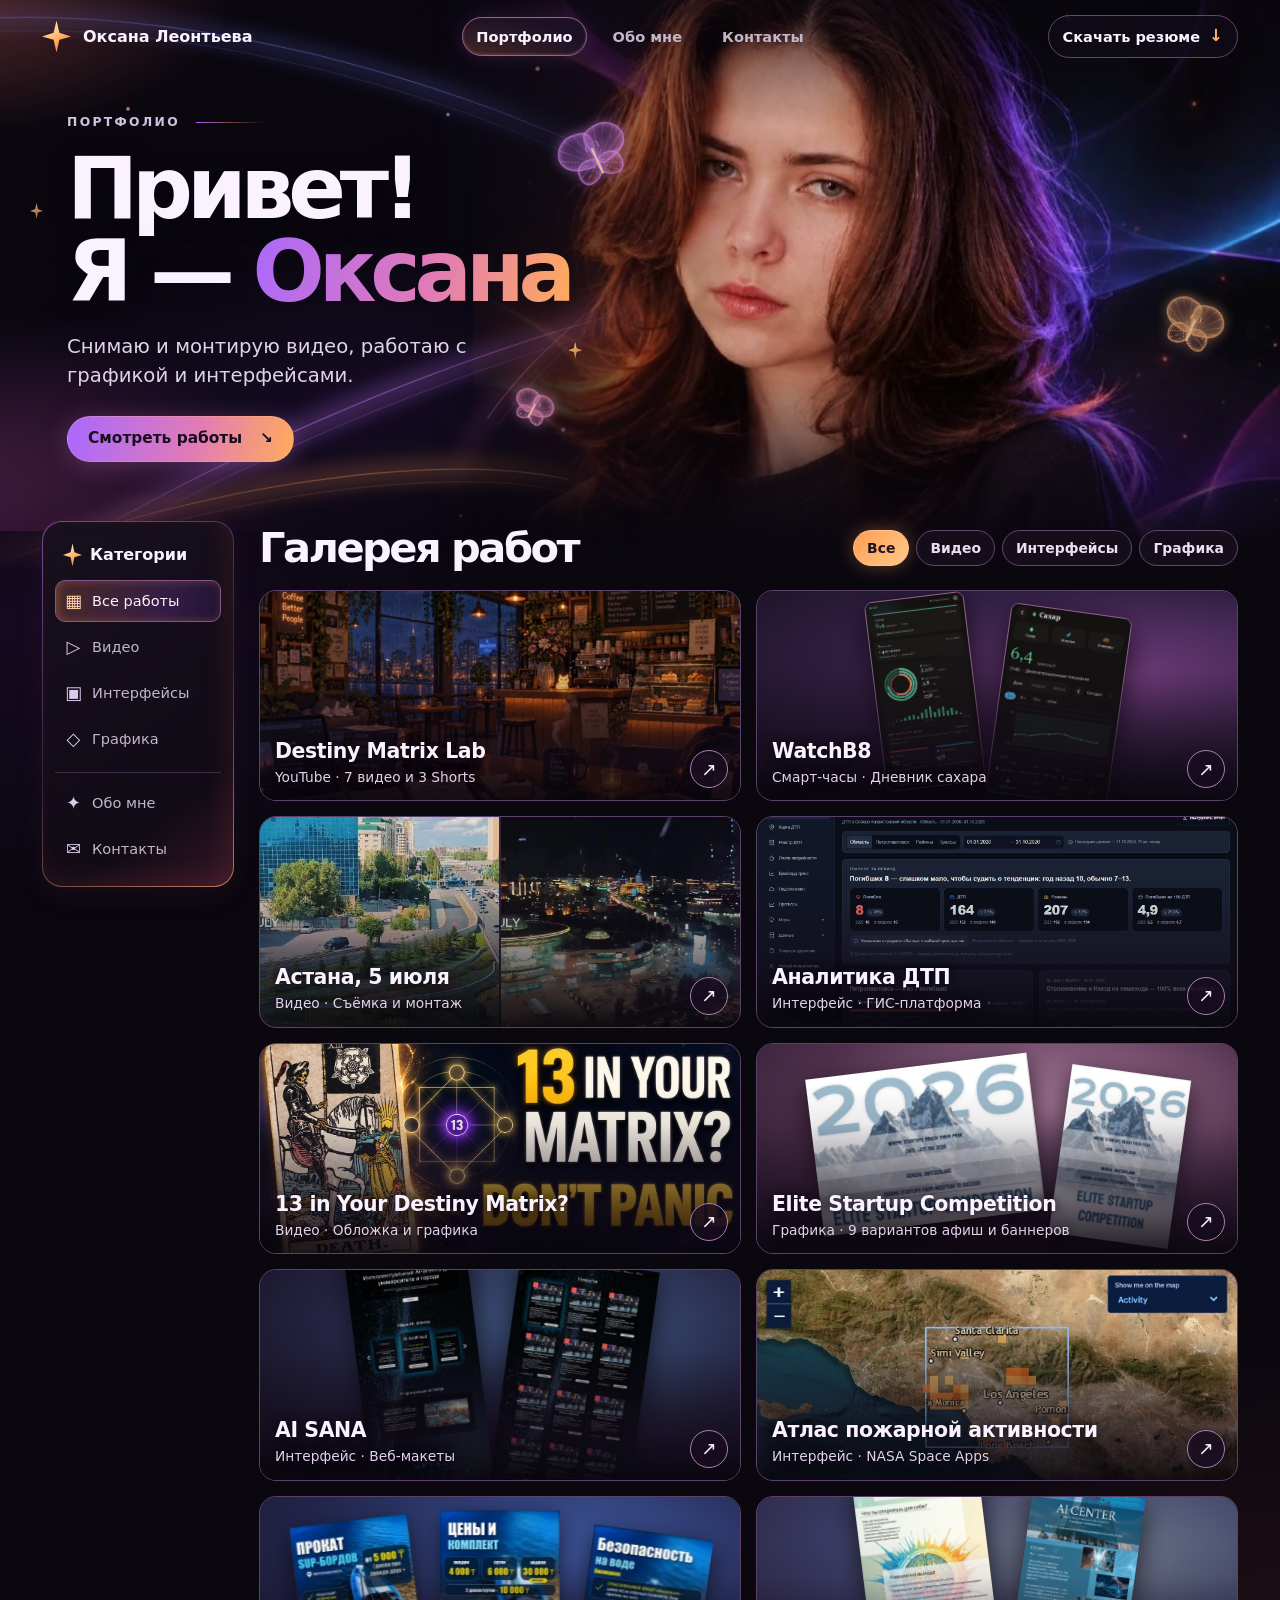
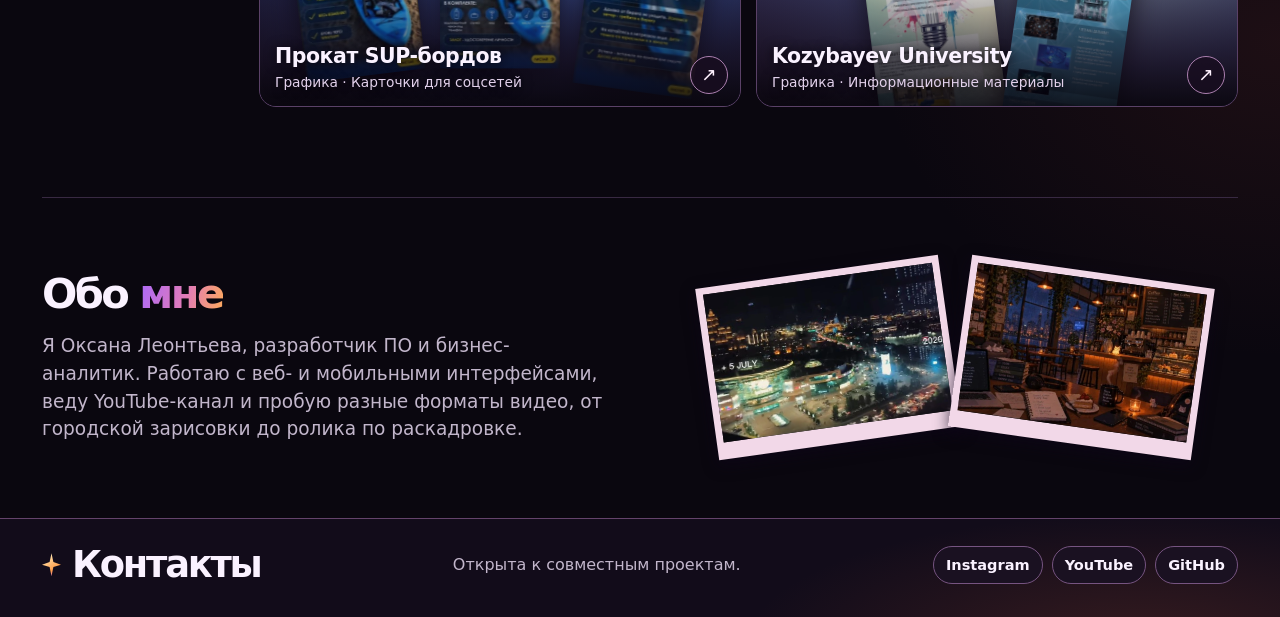
==== commit 7b9a4824: "Mirror hero portrait and enrich light ribbons" ====
--- a/index.html
+++ b/index.html
@@ -27,10 +27,15 @@
   <main id="work">
     <section class="hero" aria-labelledby="hero-name">
       <div class="wrap hero-inner">
+        <div class="hero-ribbons" aria-hidden="true">
+          <span class="ribbon ribbon-blue"></span>
+          <span class="ribbon ribbon-violet"></span>
+          <span class="ribbon ribbon-rose"></span>
+          <span class="ribbon ribbon-orange"></span>
+        </div>
         <figure class="hero-art">
           <img src="./assets/portrait.webp" alt="Оксана Леонтьева в фиолетово-оранжевом свете" width="640" height="800" fetchpriority="high">
         </figure>
-        <span class="hero-orbit" aria-hidden="true"></span>
         <span class="spark hero-spark spark-two" aria-hidden="true"></span>
         <span class="spark hero-spark spark-three" aria-hidden="true"></span>
         <span class="butterfly butterfly-violet" aria-hidden="true"><i></i><i></i><i></i><i></i></span>
--- a/styles.css
+++ b/styles.css
@@ -89,8 +89,9 @@
   z-index: -1;
   inset: -73px 0 -10px;
   background:
-    radial-gradient(ellipse 22rem 13rem at 0 90%, #9b3a9f29, transparent 74%),
-    radial-gradient(ellipse 9rem 11rem at -18px -19px, #ce6a6440, transparent 76%);
+    radial-gradient(ellipse 26rem 15rem at -3% 92%, #b344b338, transparent 76%),
+    radial-gradient(ellipse 23rem 11rem at -4% 0, #ea6e6552, transparent 77%),
+    radial-gradient(ellipse 30rem 17rem at 72% 22%, #552c9b33, transparent 81%);
   pointer-events: none;
 }
 .hero-inner {
@@ -101,6 +102,54 @@
   min-height: clamp(390px, 35vw, 515px);
   padding: 37px 25px 55px;
 }
+.hero-ribbons {
+  position: absolute;
+  z-index: -3;
+  inset: -73px min(-42px, calc((1240px - 100vw) / 2)) -52px;
+  overflow: hidden;
+  mask-image: linear-gradient(#000 77%, transparent);
+  pointer-events: none;
+  background:
+    radial-gradient(ellipse 32rem 15rem at 27% 71%, #4821802d, transparent 74%),
+    radial-gradient(ellipse 26rem 14rem at 0 91%, #a846552d, transparent 79%),
+    radial-gradient(ellipse 26rem 18rem at 55% 14%, #483d912c, transparent 74%);
+}
+.hero-ribbons::after {
+  content: "";
+  position: absolute;
+  inset: 0;
+  background:
+    radial-gradient(circle at 10% 19%, #f2aa8cc2 0 1px, transparent 2.5px),
+    radial-gradient(circle at 18% 79%, #f3a478a8 0 1.5px, transparent 3px),
+    radial-gradient(circle at 35% 20%, #b798ffae 0 1px, transparent 2.5px),
+    radial-gradient(circle at 36% 90%, #b798ff80 0 1px, transparent 2px),
+    radial-gradient(circle at 42% 12%, #ffbf86d6 0 1px, transparent 3px),
+    radial-gradient(circle at 44% 75%, #ad9effcc 0 1px, transparent 3px),
+    radial-gradient(circle at 51% 35%, #d599eea6 0 1px, transparent 3px),
+    radial-gradient(circle at 54% 17%, #ffbd8bba 0 1px, transparent 3px);
+}
+.ribbon {
+  position: absolute;
+  border: 1px solid transparent;
+  border-top-color: currentColor;
+  border-radius: 50%;
+  transform: rotate(var(--angle));
+  filter: drop-shadow(0 0 7px currentColor);
+}
+.ribbon::before, .ribbon::after {
+  content: "";
+  position: absolute;
+  inset: 5px 0 0;
+  border: 1px solid transparent;
+  border-top-color: currentColor;
+  border-radius: inherit;
+}
+.ribbon::before { inset: -5px -3px 0; border-top-width: 12px; filter: blur(11px); opacity: .58; }
+.ribbon::after { inset: 12px 1% 0; opacity: .39; }
+.ribbon-blue { --angle: 17deg; color: #7f87ff68; left: -20%; top: 12%; width: 93%; height: 78%; }
+.ribbon-violet { --angle: -24deg; color: #c97dff8f; left: -23%; top: 72%; width: 104%; height: 61%; }
+.ribbon-rose { --angle: -27deg; color: #eb88cd87; left: 32%; top: 27%; width: 73%; height: 58%; }
+.ribbon-orange { --angle: -13deg; color: #ff9e60a6; left: -16%; top: 87%; width: 67%; height: 44%; }
 .hero-art {
   position: absolute;
   z-index: -2;
@@ -111,7 +160,12 @@
   overflow: hidden;
   mask-image: linear-gradient(to right, transparent 1%, #000 27%);
 }
-.hero-art img { height: 100%; object-fit: cover; object-position: 57% 36%; }
+.hero-art img {
+  height: 100%;
+  object-fit: cover;
+  object-position: 57% 36%;
+  transform: translateX(6%) scaleX(-1);
+}
 .hero-art::after {
   content: "";
   position: absolute;
@@ -153,20 +207,6 @@
 }
 .button:hover { box-shadow: 0 4px 28px #eb9a876b; transform: translateY(-2px); }
 .hero-copy .button { margin-top: 26px; }
-.hero-orbit {
-  z-index: -1;
-  position: absolute;
-  top: 53%;
-  left: -18%;
-  width: 73%;
-  height: 42%;
-  border: 1px solid #ae63e942;
-  border-right-color: transparent;
-  border-top-color: #d17ccc20;
-  border-radius: 50%;
-  transform: rotate(-20deg);
-  pointer-events: none;
-}
 .hero-spark { position: absolute; pointer-events: none; }
 .spark-two { top: 60%; left: 44%; width: 14px; height: 17px; opacity: .8; }
 .spark-three { top: 29%; left: -1%; width: 13px; height: 16px; opacity: .7; }
@@ -531,15 +571,19 @@
   .primary-nav a { font-size: .88rem; padding: 5px 9px; }
   .resume-link { font-size: .78rem; padding: 5px 8px; gap: 5px; }
   .hero-inner { display: block; min-height: 0; padding: clamp(245px, 62vw, 325px) 4px 29px; }
-  .hero-art { top: -87px; right: -16px; bottom: auto; width: calc(100% + 32px); height: clamp(380px, 94vw, 476px); mask-image: none; }
-  .hero-art img { object-position: center 37%; }
+  .hero-art { top: -87px; right: -16px; bottom: auto; width: calc(100% + 32px); height: clamp(380px, 94vw, 476px); mask-image: linear-gradient(#000 68%, transparent); }
+  .hero-art img { object-position: center 37%; transform: scaleX(-1); }
   .hero-art::after { background: linear-gradient(to bottom, #0a070fdb 2%, #0a070f16 26%, transparent 51%, #0a070fbc 81%, var(--bg) 100%); }
+  .hero-ribbons { inset: -87px -16px -29px; }
+  .ribbon-blue { left: -23%; top: 47%; width: 130%; height: 41%; }
+  .ribbon-violet { left: -44%; top: 78%; width: 170%; height: 42%; }
+  .ribbon-rose { left: 26%; top: 52%; width: 104%; height: 31%; }
+  .ribbon-orange { left: -34%; top: 90%; width: 126%; height: 25%; }
   .hero-copy { max-width: none; }
   .hero-copy .eyebrow { margin-bottom: 9px; letter-spacing: .16em; }
   .hero h1 { font-size: clamp(2.8rem, 9.7vw, 4.25rem); }
   .hero-line { margin-top: 13px; }
   .hero-copy .button { margin-top: 17px; }
-  .hero-orbit { display: none; }
   .spark-two { top: 43%; left: auto; right: 9%; }
   .spark-three { display: none; }
   .butterfly-violet { --wingspan: 58px; top: 21%; left: 1%; }
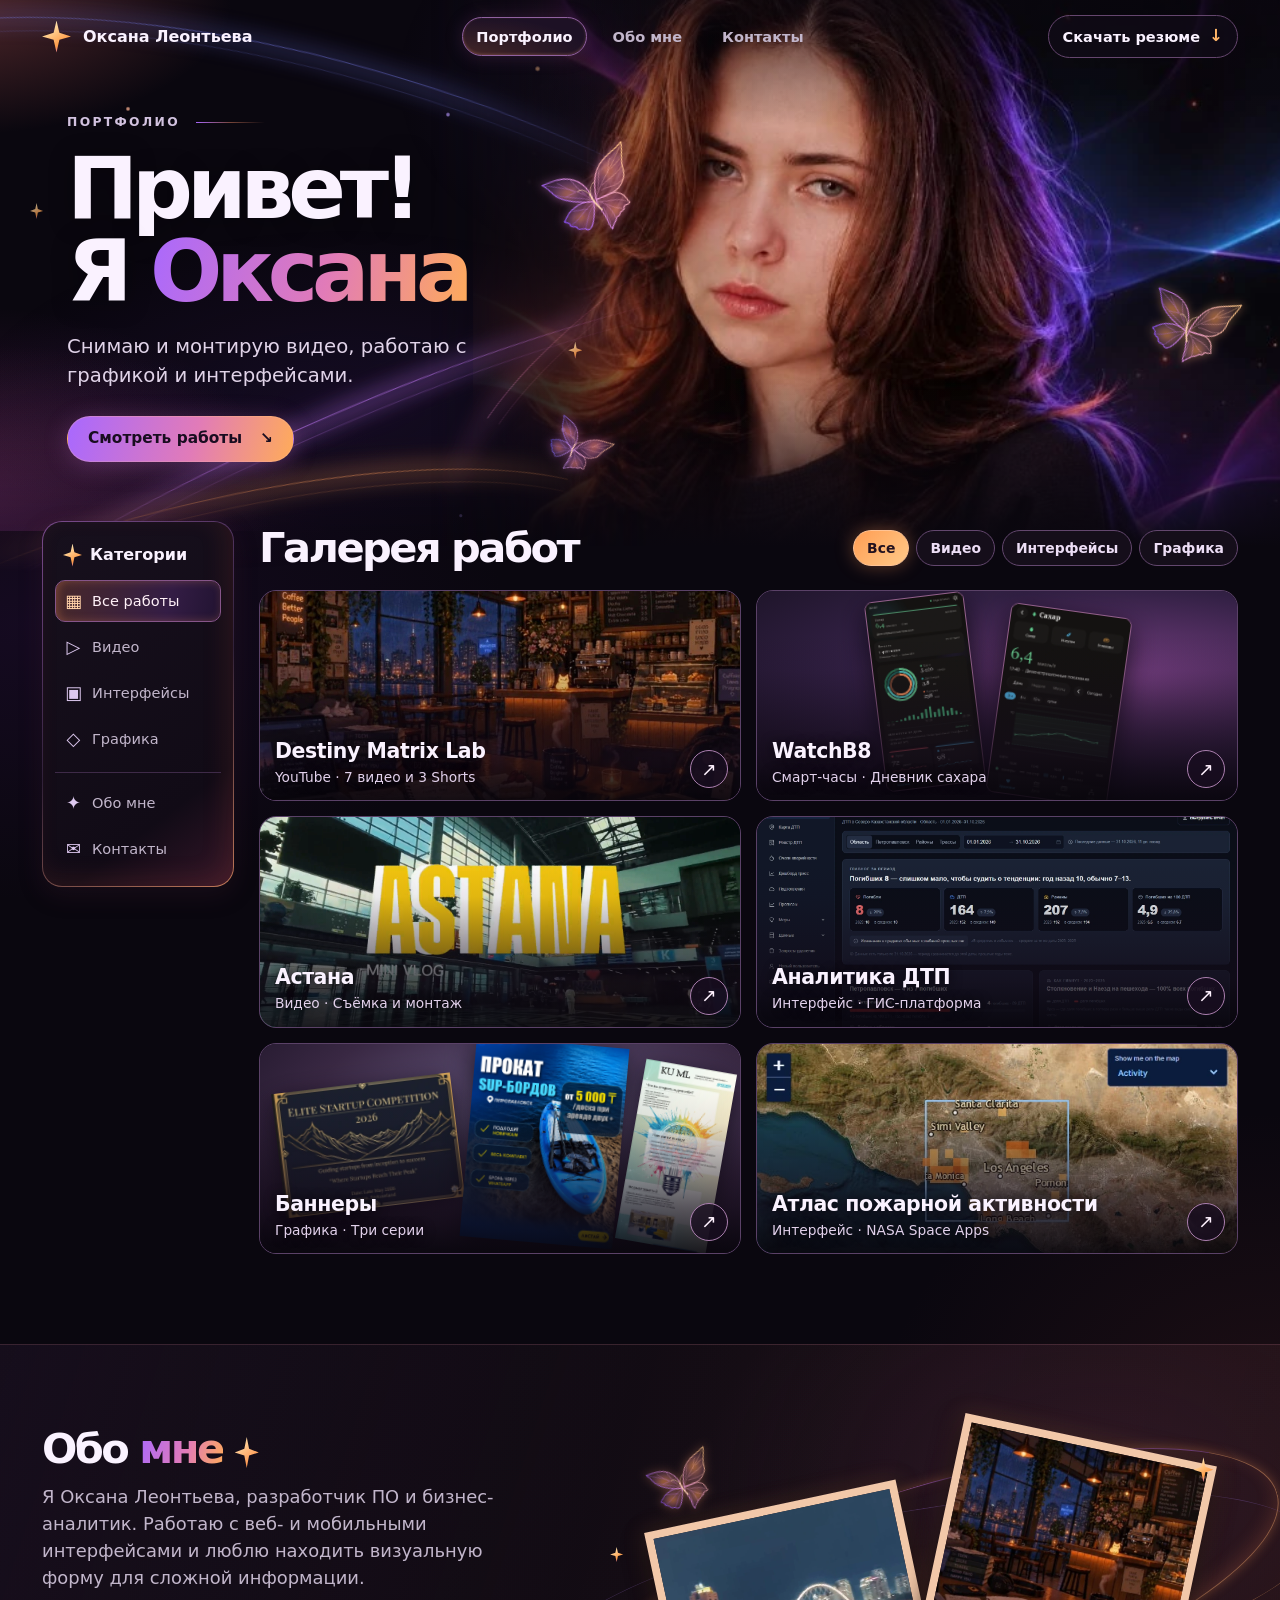
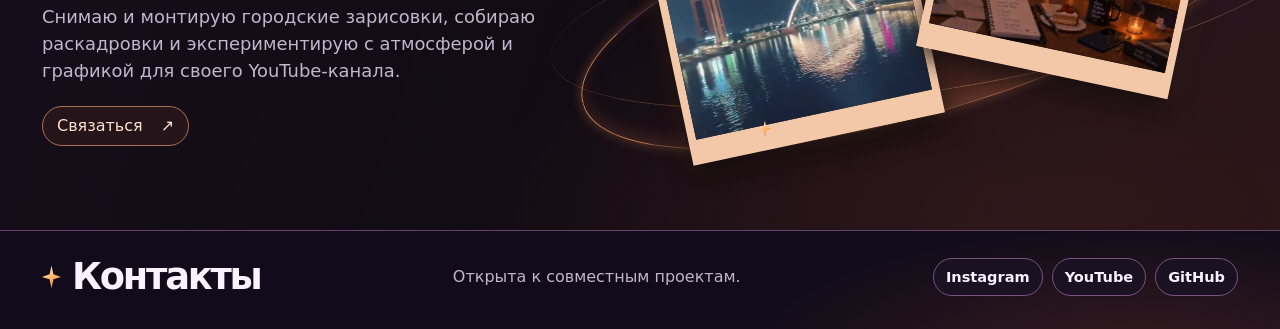
==== commit 23e2bbb9: "Polish the portfolio and expand project galleries" ====
--- a/index.html
+++ b/index.html
@@ -5,10 +5,10 @@
   <meta name="viewport" content="width=device-width, initial-scale=1">
   <meta name="theme-color" content="#0b0810">
   <meta name="description" content="Портфолио Оксаны Леонтьевой. Видео, интерфейсы и графический дизайн.">
-  <title>Оксана Леонтьева — портфолио</title>
+  <title>Портфолио Оксаны Леонтьевой</title>
   <link rel="icon" href="./assets/monogram.svg" type="image/svg+xml">
-  <link rel="stylesheet" href="./styles.css">
-  <script src="./gallery.js" defer></script>
+  <link rel="stylesheet" href="./styles.css?v=case-gallery">
+  <script src="./gallery.js?v=case-gallery" defer></script>
 </head>
 <body>
   <a class="skip" href="#gallery">Перейти к работам</a>
@@ -38,12 +38,12 @@
         </figure>
         <span class="spark hero-spark spark-two" aria-hidden="true"></span>
         <span class="spark hero-spark spark-three" aria-hidden="true"></span>
-        <span class="butterfly butterfly-violet" aria-hidden="true"><i></i><i></i><i></i><i></i></span>
-        <span class="butterfly butterfly-amber" aria-hidden="true"><i></i><i></i><i></i><i></i></span>
-        <span class="butterfly butterfly-rose" aria-hidden="true"><i></i><i></i><i></i><i></i></span>
+        <span class="butterfly butterfly-violet" aria-hidden="true"></span>
+        <span class="butterfly butterfly-amber" aria-hidden="true"></span>
+        <span class="butterfly butterfly-rose" aria-hidden="true"></span>
         <div class="hero-copy">
           <p class="eyebrow">Портфолио</p>
-          <h1 id="hero-name">Привет!<br>Я — <span>Оксана</span></h1>
+          <h1 id="hero-name">Привет!<br>Я <span>Оксана</span></h1>
           <p class="hero-line">Снимаю и монтирую видео, работаю с графикой и интерфейсами.</p>
           <a class="button" href="#gallery" data-filter="all">Смотреть работы <span aria-hidden="true">↘</span></a>
         </div>
@@ -105,6 +105,13 @@
                 </div>
               </section>
               <section class="case-section">
+                <h3>Графика для роликов</h3>
+                <div class="case-grid">
+                  <figure><img src="./assets/arcana-cover.webp" alt="Обложка с картой и числом 13" width="1280" height="720"><figcaption>Обложка с крупной цифрой 13</figcaption></figure>
+                  <figure><img src="./assets/arcana-graphic.webp" alt="Кадр со схемой из видео о числе 13" width="640" height="360"><figcaption>Кадр со схемой из ролика</figcaption></figure>
+                </div>
+              </section>
+              <section class="case-section">
                 <h3>Shorts</h3>
                 <div class="reel-list short-list">
                   <a href="https://www.youtube.com/shorts/NDTk2LGY738"><img src="./assets/youtube-short-october.webp" alt=""><span><strong>20 октября 2026</strong></span></a>
@@ -122,39 +129,54 @@
               <span class="card-arrow" aria-hidden="true">↗</span>
             </button>
             <template>
-              <p>Приложение для часов и кольца B8. Данные об активности и дневник сахара находятся в разделе «Здоровье».</p>
-              <p class="case-note">На обоих экранах заполнены демонстрационные данные.</p>
-              <div class="case-grid watch-detail">
-                <section class="case-section">
-                  <h3>Главный экран</h3>
-                  <p>Статус подключения, показание глюкозы, питание, шаги, пульс и кислород. Сохранена нижняя навигация приложения.</p>
-                  <a href="./assets/watch-overview.webp" target="_blank" rel="noopener noreferrer"><img src="./assets/watch-overview.webp" alt="Полный главный экран WatchB8 с подключённым устройством, показателями активности и навигацией" width="640" height="1237"></a>
-                </section>
-                <section class="case-section">
-                  <h3>Дневник сахара</h3>
-                  <p>Текущее показание, переключатели периода и линия замеров. Легенда обозначает данные сенсора, еду и инсулин.</p>
-                  <a href="./assets/watch-chart.webp" target="_blank" rel="noopener noreferrer"><img src="./assets/watch-chart.webp" alt="Экран сахара с заполненным трёхчасовым графиком и демонстрационными показаниями" width="640" height="1012"></a>
-                </section>
-              </div>
+              <p>Приложение для часов и кольца B8. В разделе «Здоровье» собраны активность, подключённые устройства и дневник сахара.</p>
+              <p class="case-note">На скриншотах использованы демонстрационные данные.</p>
+              <section class="watch-carousel" aria-label="Галерея экранов WatchB8">
+                <div class="watch-controls">
+                  <button type="button" data-watch-step="-1" aria-label="Предыдущий экран">←</button>
+                  <span class="watch-count" aria-live="polite">1 из 5</span>
+                  <button type="button" data-watch-step="1" aria-label="Следующий экран">→</button>
+                </div>
+                <div class="watch-track" tabindex="0" aria-label="Экраны WatchB8. Для перелистывания используйте стрелки">
+                  <figure class="watch-slide">
+                    <a href="./assets/watch-overview.webp" target="_blank" rel="noopener noreferrer" aria-label="Открыть «Главный экран» в полном размере"><img src="./assets/watch-overview.webp" alt="Главный экран, демонстрационный скриншот WatchB8" width="640" height="1237" loading="lazy"></a>
+                    <figcaption><h3>Главный экран</h3><p>Подключённое устройство, карточки глюкозы и питания, кольца активности, пульс и кислород.</p></figcaption>
+                  </figure>
+                  <figure class="watch-slide">
+                    <a href="./assets/watch-chart.webp" target="_blank" rel="noopener noreferrer" aria-label="Открыть «Дневник сахара · 3 часа» в полном размере"><img src="./assets/watch-chart.webp" alt="Дневник сахара · 3 часа, демонстрационный скриншот WatchB8" width="640" height="1012" loading="lazy"></a>
+                    <figcaption><h3>Дневник сахара · 3 часа</h3><p>Текущее показание, кривая замеров и легенда для отметок сенсора, еды и инсулина.</p></figcaption>
+                  </figure>
+                  <figure class="watch-slide">
+                    <a href="./assets/watch-daily.webp" target="_blank" rel="noopener noreferrer" aria-label="Открыть «Дневник сахара · Сутки» в полном размере"><img src="./assets/watch-daily.webp" alt="Дневник сахара · Сутки, демонстрационный скриншот WatchB8" width="480" height="813" loading="lazy"></a>
+                    <figcaption><h3>Дневник сахара · Сутки</h3><p>Дневной график показывает изменение показаний в течение 24 часов.</p></figcaption>
+                  </figure>
+                  <figure class="watch-slide">
+                    <a href="./assets/watch-weekly.webp" target="_blank" rel="noopener noreferrer" aria-label="Открыть «Дневник сахара · Неделя» в полном размере"><img src="./assets/watch-weekly.webp" alt="Дневник сахара · Неделя, демонстрационный скриншот WatchB8" width="480" height="912" loading="lazy"></a>
+                    <figcaption><h3>Дневник сахара · Неделя</h3><p>Недельный график и сводка сенсора с долей показаний в целевом диапазоне.</p></figcaption>
+                  </figure>
+                  <figure class="watch-slide">
+                    <a href="./assets/watch-monthly.webp" target="_blank" rel="noopener noreferrer" aria-label="Открыть «Дневник сахара · Месяц» в полном размере"><img src="./assets/watch-monthly.webp" alt="Дневник сахара · Месяц, демонстрационный скриншот WatchB8" width="480" height="912" loading="lazy"></a>
+                    <figcaption><h3>Дневник сахара · Месяц</h3><p>Месячный график и итоговые показатели за выбранный период.</p></figcaption>
+                  </figure>
+                </div>
+              </section>
             </template>
           </article>
 
           <article data-kind="film">
             <button class="work-card" type="button" data-case>
-              <span class="work-media diptych"><img src="./assets/astana-2.webp" alt="" width="541" height="331" loading="lazy"><img src="./assets/astana-3.webp" alt="" width="541" height="331" loading="lazy"></span>
-              <span class="work-label"><strong>Астана, 5 июля</strong><small>Видео · Съёмка и монтаж</small></span>
-              <span class="card-arrow" aria-hidden="true">↗</span>
-            </button>
-            <template>
-              <p>Дневные улицы, архитектура и вечерние огни в городской зарисовке на 32 секунды.</p>
-              <p class="case-credit">Съёмка и монтаж — Оксана Леонтьева</p>
-              <section class="case-section"><h3>Город днём и ночью</h3>
-                <div class="case-grid">
-                  <figure><img src="./assets/astana-2.webp" alt="Дневная Астана с высоты" width="541" height="331"><figcaption>Дневной план — улица и здания с высоты.</figcaption></figure>
-                  <figure><img src="./assets/astana-3.webp" alt="Огни Астаны ночью" width="541" height="331"><figcaption>Ночной план — огни города и тот же титр даты.</figcaption></figure>
-                </div>
-              </section>
-              <div class="case-links"><a class="button" href="https://www.instagram.com/_._.oksanaa._._/reel/DacnXZ3O5Qv/">Смотреть Reel</a></div>
+              <span class="work-media"><img src="./assets/astana-poster.webp" alt="" width="1280" height="720" loading="lazy"></span>
+              <span class="work-label"><strong>Астана</strong><small>Видео · Съёмка и монтаж</small></span>
+              <span class="card-arrow" aria-hidden="true">↗</span>
+            </button>
+            <template>
+              <p>Городская зарисовка о том, как меняется Астана от дневных улиц до вечерних огней.</p>
+              <p class="case-credit">Автор съёмки и монтажа: Оксана Леонтьева</p>
+              <video class="case-video" controls playsinline preload="metadata" poster="./assets/astana-poster.webp" width="1280" height="720" aria-label="Городская зарисовка «Астана»">
+                <source src="./assets/astana.mp4" type="video/mp4">
+                <a href="./assets/astana.mp4">Открыть видео</a>
+              </video>
+              <div class="case-links"><a href="https://www.instagram.com/_._.oksanaa._._/reel/DacnXZ3O5Qv/">Открыть в Instagram</a></div>
             </template>
           </article>
 
@@ -166,7 +188,7 @@
             </button>
             <template>
               <p>ГИС-платформа для анализа аварийности в Северо-Казахстанской области.</p>
-              <p class="case-credit">Моя роль в команде — фронтенд и анализ данных.</p>
+              <p class="case-credit">В команде я занималась фронтендом и анализом данных.</p>
               <section class="case-section"><h3>Карта и обзорная панель</h3>
                 <p>На карте можно сменить представление и отфильтровать события. Обзорная панель нужна для сравнения периодов. На скриншотах учебные данные.</p>
                 <div class="case-grid">
@@ -177,141 +199,70 @@
             </template>
           </article>
 
-          <article data-kind="film">
-            <button class="work-card" type="button" data-case>
-              <span class="work-media"><img src="./assets/arcana-cover.webp" alt="" width="1280" height="720" loading="lazy"></span>
-              <span class="work-label"><strong>13 in Your Destiny Matrix?</strong><small>Видео · Обложка и графика</small></span>
-              <span class="card-arrow" aria-hidden="true">↗</span>
-            </button>
-            <template>
-              <p>Обложка и графика для объясняющего ролика Destiny Matrix Lab.</p>
-              <section class="case-section"><h3>От обложки к кадру</h3>
-                <div class="case-grid">
-                  <figure><img src="./assets/arcana-cover.webp" alt="Обложка с картой и числом 13" width="1280" height="720"><figcaption>На обложке крупная цифра 13 читается даже в маленьком превью.</figcaption></figure>
-                  <figure><img src="./assets/arcana-graphic.webp" alt="Кадр со схемой из ролика" width="640" height="360"><figcaption>В самом ролике цвет помогает найти нужный узел схемы.</figcaption></figure>
-                </div>
-              </section>
-              <div class="case-links"><a href="https://www.youtube.com/watch?v=jKuJX1-OuTQ">Ролик на YouTube</a><small>Для просмотра требуется вход.</small></div>
-            </template>
-          </article>
-
           <article data-kind="graphics" id="graphics">
             <button class="work-card" type="button" data-case>
-              <span class="work-media mockup elite"><img src="./assets/elite-wide.webp" alt="" width="312" height="220" loading="lazy"><img src="./assets/elite-vertical.webp" alt="" width="220" height="312" loading="lazy"></span>
-              <span class="work-label"><strong>Elite Startup Competition</strong><small>Графика · 9 вариантов афиш и баннеров</small></span>
-              <span class="card-arrow" aria-hidden="true">↗</span>
-            </button>
-            <template>
-              <p>Серия афиш для конкурса стартапов. Одна тема — путь к вершине — развёрнута в разных стилях и форматах.</p>
-              <section class="case-section">
-                <h3>Гора и «2026»</h3>
-                <p>Светлая серия с крупными цифрами. Гору можно показать фотографией или оставить только контур.</p>
+              <span class="work-media mockup banners"><img src="./assets/elite-gold-wide.webp" alt="" width="411" height="284" loading="lazy"><img src="./assets/sup-cover-hd.webp" alt="" width="1517" height="2000" loading="lazy"><img src="./assets/ku-ml.webp" alt="" width="317" height="628" loading="lazy"></span>
+              <span class="work-label"><strong>Баннеры</strong><small>Графика · Три серии</small></span>
+              <span class="card-arrow" aria-hidden="true">↗</span>
+            </button>
+            <template>
+              <nav class="banner-nav" aria-label="Серии баннеров">
+                <a href="#banners-elite">Elite Startup Competition</a>
+                <a href="#banners-sup">Прокат SUP-бордов</a>
+                <a href="#banners-ku">Kozybayev University</a>
+              </nav>
+              <section class="case-section" id="banners-elite">
+                <h3>Elite Startup Competition</h3>
+                <p>Девять вариантов афиш и баннеров для конкурса стартапов. Мотив вершины повторяется в фотографии, графике и линейной иллюстрации.</p>
+                <section class="banner-variation">
+                  <h4>Гора и «2026»</h4>
+                    <p>Светлая серия с крупными цифрами. Гору можно показать фотографией или оставить только контур.</p>
+                    <div class="case-grid three tall">
+                      <figure><a href="./assets/elite-wide.webp" target="_blank" rel="noopener noreferrer"><img src="./assets/elite-wide.webp" alt="Горизонтальный плакат с горой и числом 2026" width="312" height="220"></a><figcaption>Горизонтальный формат</figcaption></figure>
+                      <figure><a href="./assets/elite-vertical.webp" target="_blank" rel="noopener noreferrer"><img src="./assets/elite-vertical.webp" alt="Вертикальная версия плаката" width="220" height="312"></a><figcaption>Вертикальный формат</figcaption></figure>
+                      <figure><a href="./assets/elite-contour.webp" target="_blank" rel="noopener noreferrer"><img src="./assets/elite-contour.webp" alt="Светлый плакат с контуром горы" width="329" height="232"></a><figcaption>Контурная версия</figcaption></figure>
+                    </div>
+                </section>
+                <section class="banner-variation">
+                  <h4>Фотографические варианты</h4>
+                    <p>В одном варианте направление задаёт дорога, в другом мягкий розовый слой поверх горного пейзажа.</p>
+                    <div class="case-grid">
+                      <figure><a href="./assets/elite-photo.webp" target="_blank" rel="noopener noreferrer"><img src="./assets/elite-photo.webp" alt="Зелёный баннер с фотографией горной дороги" width="329" height="233"></a><figcaption>Дорога к вершине</figcaption></figure>
+                      <figure><a href="./assets/elite-pink.webp" target="_blank" rel="noopener noreferrer"><img src="./assets/elite-pink.webp" alt="Розово-синий баннер с горным пейзажем" width="330" height="233"></a><figcaption>Розово-синий вариант</figcaption></figure>
+                    </div>
+                </section>
+                <section class="banner-variation">
+                  <h4>Геометрические вершины</h4>
+                    <p>В иллюстративной версии использованы угловатые формы, холодные оттенки и пиктограммы.</p>
+                    <div class="case-grid tall">
+                      <figure><a href="./assets/elite-geo-wide.webp" target="_blank" rel="noopener noreferrer"><img src="./assets/elite-geo-wide.webp" alt="Горизонтальная версия с геометрическими вершинами" width="333" height="232"></a><figcaption>Баннер</figcaption></figure>
+                      <figure><a href="./assets/elite-geo-vertical.webp" target="_blank" rel="noopener noreferrer"><img src="./assets/elite-geo-vertical.webp" alt="Вертикальный плакат с геометрическими вершинами" width="234" height="333"></a><figcaption>Вертикальная афиша</figcaption></figure>
+                    </div>
+                </section>
+                <section class="banner-variation">
+                  <h4>Золотая линия</h4>
+                    <p>Тёмная серия с тонким золотым рельефом и декоративной рамкой.</p>
+                    <div class="case-grid tall">
+                      <figure><a href="./assets/elite-gold-wide.webp" target="_blank" rel="noopener noreferrer"><img src="./assets/elite-gold-wide.webp" alt="Горизонтальная тёмная афиша с золотым рельефом" width="411" height="284"></a><figcaption>Баннер</figcaption></figure>
+                      <figure><a href="./assets/elite-gold-vertical.webp" target="_blank" rel="noopener noreferrer"><img src="./assets/elite-gold-vertical.webp" alt="Вертикальная тёмная афиша с золотым рельефом" width="285" height="404"></a><figcaption>Вертикальная афиша</figcaption></figure>
+                    </div>
+                </section>
+              </section>
+              <section class="case-section" id="banners-sup">
+                <h3>Прокат SUP-бордов</h3>
+                <p>Шесть карточек для соцсетей. Глубокий синий объединяет серию, а жёлтый выделяет цены и действия.</p>
                 <div class="case-grid three tall">
-                  <figure><a href="./assets/elite-wide.webp" target="_blank" rel="noopener noreferrer"><img src="./assets/elite-wide.webp" alt="Горизонтальный плакат с горой и числом 2026" width="312" height="220"></a><figcaption>Горизонтальный формат</figcaption></figure>
-                  <figure><a href="./assets/elite-vertical.webp" target="_blank" rel="noopener noreferrer"><img src="./assets/elite-vertical.webp" alt="Вертикальная версия плаката" width="220" height="312"></a><figcaption>Вертикальный формат</figcaption></figure>
-                  <figure><a href="./assets/elite-contour.webp" target="_blank" rel="noopener noreferrer"><img src="./assets/elite-contour.webp" alt="Светлый плакат с контуром горы" width="329" height="232"></a><figcaption>Контурная версия</figcaption></figure>
-                </div>
-              </section>
-              <section class="case-section">
-                <h3>Фотографические варианты</h3>
-                <p>В одном варианте направление задаёт дорога, в другом — мягкий розовый слой поверх горного пейзажа.</p>
-                <div class="case-grid">
-                  <figure><a href="./assets/elite-photo.webp" target="_blank" rel="noopener noreferrer"><img src="./assets/elite-photo.webp" alt="Зелёный баннер с фотографией горной дороги" width="329" height="233"></a><figcaption>Дорога к вершине</figcaption></figure>
-                  <figure><a href="./assets/elite-pink.webp" target="_blank" rel="noopener noreferrer"><img src="./assets/elite-pink.webp" alt="Розово-синий баннер с горным пейзажем" width="330" height="233"></a><figcaption>Розово-синий вариант</figcaption></figure>
-                </div>
-              </section>
-              <section class="case-section">
-                <h3>Геометрические вершины</h3>
-                <p>В иллюстративной версии использованы угловатые формы, холодные оттенки и пиктограммы.</p>
-                <div class="case-grid tall">
-                  <figure><a href="./assets/elite-geo-wide.webp" target="_blank" rel="noopener noreferrer"><img src="./assets/elite-geo-wide.webp" alt="Горизонтальная версия с геометрическими вершинами" width="333" height="232"></a><figcaption>Баннер</figcaption></figure>
-                  <figure><a href="./assets/elite-geo-vertical.webp" target="_blank" rel="noopener noreferrer"><img src="./assets/elite-geo-vertical.webp" alt="Вертикальный плакат с геометрическими вершинами" width="234" height="333"></a><figcaption>Вертикальная афиша</figcaption></figure>
-                </div>
-              </section>
-              <section class="case-section">
-                <h3>Золотая линия</h3>
-                <p>Тёмная серия с тонким золотым рельефом и декоративной рамкой.</p>
-                <div class="case-grid tall">
-                  <figure><a href="./assets/elite-gold-wide.webp" target="_blank" rel="noopener noreferrer"><img src="./assets/elite-gold-wide.webp" alt="Горизонтальная тёмная афиша с золотым рельефом" width="411" height="284"></a><figcaption>Баннер</figcaption></figure>
-                  <figure><a href="./assets/elite-gold-vertical.webp" target="_blank" rel="noopener noreferrer"><img src="./assets/elite-gold-vertical.webp" alt="Вертикальная тёмная афиша с золотым рельефом" width="285" height="404"></a><figcaption>Вертикальная афиша</figcaption></figure>
-                </div>
-              </section>
-            </template>
-          </article>
-
-          <article data-kind="interfaces">
-            <button class="work-card" type="button" data-case>
-              <span class="work-media mockup sana"><img src="./assets/ai-sana-home.webp" alt="" width="221" height="456" loading="lazy"><img src="./assets/ai-sana-news.webp" alt="" width="222" height="399" loading="lazy"></span>
-              <span class="work-label"><strong>AI SANA</strong><small>Интерфейс · Веб-макеты</small></span>
-              <span class="card-arrow" aria-hidden="true">↗</span>
-            </button>
-            <template>
-              <p>Серия университетских веб-макетов для AI SANA.</p>
-              <section class="case-section"><h3>Агенты и курсы</h3>
-                <p>На главной — знакомство с ИИ-агентами, на отдельной странице — список курсов.</p>
-                <div class="case-grid tall">
-                  <figure><a href="./assets/ai-sana-home.webp" target="_blank" rel="noopener noreferrer"><img src="./assets/ai-sana-home.webp" alt="Главная AI SANA" width="221" height="456"></a><figcaption>Главная</figcaption></figure>
-                  <figure><a href="./assets/ai-sana-courses.webp" target="_blank" rel="noopener noreferrer"><img src="./assets/ai-sana-courses.webp" alt="Список курсов AI SANA" width="220" height="456"></a><figcaption>Курсы</figcaption></figure>
-                </div>
-              </section>
-              <section class="case-section"><h3>Новости и статья</h3>
-                <p>Карточки дают быстрый обзор публикаций, а отдельный макет показывает, как устроена страница статьи.</p>
-                <div class="case-grid tall">
-                  <figure><a href="./assets/ai-sana-news.webp" target="_blank" rel="noopener noreferrer"><img src="./assets/ai-sana-news.webp" alt="Сетка новостей AI SANA" width="222" height="399"></a><figcaption>Новости</figcaption></figure>
-                  <figure><a href="./assets/ai-sana-article.webp" target="_blank" rel="noopener noreferrer"><img src="./assets/ai-sana-article.webp" alt="Страница статьи AI SANA" width="221" height="261"></a><figcaption>Статья</figcaption></figure>
-                </div>
-              </section>
-            </template>
-          </article>
-
-          <article data-kind="interfaces">
-            <button class="work-card" type="button" data-case>
-              <span class="work-media screen"><img src="./assets/fire-map.webp" alt="" width="597" height="386" loading="lazy"></span>
-              <span class="work-label"><strong>Атлас пожарной активности</strong><small>Интерфейс · NASA Space Apps</small></span>
-              <span class="card-arrow" aria-hidden="true">↗</span>
-            </button>
-            <template>
-              <p>Командный проект KU-group для NASA Space Apps.</p>
-              <section class="case-section"><h3>От месяца к карте</h3>
-                <p>В календаре можно сравнить месяцы и выбрать период, а на карте — посмотреть, где спутник зарегистрировал активность.</p>
-                <div class="case-grid">
-                  <figure><a href="./assets/fire-calendar.webp" target="_blank" rel="noopener noreferrer"><img src="./assets/fire-calendar.webp" alt="Календарь активности по годам и месяцам" width="662" height="434"></a><figcaption>Календарь наблюдений</figcaption></figure>
-                  <figure><a href="./assets/fire-map.webp" target="_blank" rel="noopener noreferrer"><img src="./assets/fire-map.webp" alt="Спутниковая карта Лос-Анджелеса" width="597" height="386"></a><figcaption>Спутниковая карта</figcaption></figure>
-                </div>
-              </section>
-            </template>
-          </article>
-
-          <article data-kind="graphics">
-            <button class="work-card" type="button" data-case>
-              <span class="work-media mockup sup"><img src="./assets/sup-cover.webp" alt="" width="133" height="173" loading="lazy"><img src="./assets/sup-prices.webp" alt="" width="131" height="172" loading="lazy"><img src="./assets/sup-safety.webp" alt="" width="130" height="173" loading="lazy"></span>
-              <span class="work-label"><strong>Прокат SUP-бордов</strong><small>Графика · Карточки для соцсетей</small></span>
-              <span class="card-arrow" aria-hidden="true">↗</span>
-            </button>
-            <template>
-              <p>Серия карточек для проката в единой синей палитре. Жёлтый акцент выделяет цены и действия.</p>
-              <section class="case-section"><h3>Пять карточек серии</h3>
-                <div class="case-grid three tall">
-                  <figure><a href="./assets/sup-cover.webp" target="_blank" rel="noopener noreferrer"><img src="./assets/sup-cover.webp" alt="Обложка серии о прокате SUP-бордов" width="133" height="173"></a><figcaption>Обложка</figcaption></figure>
-                  <figure><a href="./assets/sup-prices.webp" target="_blank" rel="noopener noreferrer"><img src="./assets/sup-prices.webp" alt="Карточка с тарифами проката" width="131" height="172"></a><figcaption>Тарифы</figcaption></figure>
-                  <figure><a href="./assets/sup-safety.webp" target="_blank" rel="noopener noreferrer"><img src="./assets/sup-safety.webp" alt="Карточка о безопасности на воде" width="130" height="173"></a><figcaption>Безопасность</figcaption></figure>
-                  <figure><a href="./assets/sup-care.webp" target="_blank" rel="noopener noreferrer"><img src="./assets/sup-care.webp" alt="Карточка об уходе за доской и её возврате" width="131" height="172"></a><figcaption>Уход и возврат</figcaption></figure>
-                  <figure><a href="./assets/sup-family.webp" target="_blank" rel="noopener noreferrer"><img src="./assets/sup-family.webp" alt="Карточка о поездке с ребёнком" width="131" height="172"></a><figcaption>Поездка с ребёнком</figcaption></figure>
-                </div>
-              </section>
-            </template>
-          </article>
-
-          <article data-kind="graphics">
-            <button class="work-card" type="button" data-case>
-              <span class="work-media mockup university"><img src="./assets/ku-ml.webp" alt="" width="317" height="628" loading="lazy"><img src="./assets/ku-ai.webp" alt="" width="317" height="707" loading="lazy"></span>
-              <span class="work-label"><strong>Kozybayev University</strong><small>Графика · Информационные материалы</small></span>
-              <span class="card-arrow" aria-hidden="true">↗</span>
-            </button>
-            <template>
-              <p>Информационные материалы для KU ML School и Центра искусственного интеллекта.</p>
-              <section class="case-section"><h3>Школа и центр ИИ</h3>
-                <p>Два варианта плаката школы с иллюстрацией лампы и отдельный макет о работе центра.</p>
+                  <figure><a href="./assets/sup-cover-hd.webp" target="_blank" rel="noopener noreferrer"><img src="./assets/sup-cover-hd.webp" alt="Обложка проката SUP-бордов" width="1517" height="2000" loading="lazy"></a><figcaption>Обложка</figcaption></figure>
+                  <figure><a href="./assets/sup-prices-hd.webp" target="_blank" rel="noopener noreferrer"><img src="./assets/sup-prices-hd.webp" alt="Карточка с ценами и комплектацией" width="1530" height="2000" loading="lazy"></a><figcaption>Цены и комплект</figcaption></figure>
+                  <figure><a href="./assets/sup-safety-hd.webp" target="_blank" rel="noopener noreferrer"><img src="./assets/sup-safety-hd.webp" alt="Карточка о безопасности на воде" width="1530" height="2000" loading="lazy"></a><figcaption>Безопасность</figcaption></figure>
+                  <figure><a href="./assets/sup-care-hd.webp" target="_blank" rel="noopener noreferrer"><img src="./assets/sup-care-hd.webp" alt="Карточка об уходе и возврате" width="1530" height="2000" loading="lazy"></a><figcaption>Уход и возврат</figcaption></figure>
+                  <figure><a href="./assets/sup-family-hd.webp" target="_blank" rel="noopener noreferrer"><img src="./assets/sup-family-hd.webp" alt="Карточка о поездке с ребёнком" width="1530" height="2000" loading="lazy"></a><figcaption>Поездка с ребёнком</figcaption></figure>
+                  <figure><a href="./assets/sup-booking-hd.webp" target="_blank" rel="noopener noreferrer"><img src="./assets/sup-booking-hd.webp" alt="Карточка о бронировании" width="1530" height="2000" loading="lazy"></a><figcaption>Бронирование</figcaption></figure>
+                </div>
+              </section>
+              <section class="case-section" id="banners-ku">
+                <h3>Kozybayev University</h3>
+                <p>Два варианта плаката для KU ML School и информационный макет о работе Центра искусственного интеллекта.</p>
                 <div class="case-grid three tall">
                   <figure><a href="./assets/ku-ml.webp" target="_blank" rel="noopener noreferrer"><img src="./assets/ku-ml.webp" alt="Первый вариант плаката KU ML School" width="317" height="628"></a><figcaption>KU ML School</figcaption></figure>
                   <figure><a href="./assets/ku-ml-variant.webp" target="_blank" rel="noopener noreferrer"><img src="./assets/ku-ml-variant.webp" alt="Второй вариант плаката KU ML School" width="316" height="616"></a><figcaption>Другой вариант школы</figcaption></figure>
@@ -320,18 +271,45 @@
               </section>
             </template>
           </article>
+
+          <article data-kind="interfaces">
+            <button class="work-card" type="button" data-case>
+              <span class="work-media screen"><img src="./assets/fire-map.webp" alt="" width="597" height="386" loading="lazy"></span>
+              <span class="work-label"><strong>Атлас пожарной активности</strong><small>Интерфейс · NASA Space Apps</small></span>
+              <span class="card-arrow" aria-hidden="true">↗</span>
+            </button>
+            <template>
+              <p>Командный проект KU-group для NASA Space Apps.</p>
+              <section class="case-section"><h3>От месяца к карте</h3>
+                <p>В календаре можно сравнить месяцы и выбрать период, а на карте посмотреть, где спутник зарегистрировал активность.</p>
+                <div class="case-grid">
+                  <figure><a href="./assets/fire-calendar.webp" target="_blank" rel="noopener noreferrer"><img src="./assets/fire-calendar.webp" alt="Календарь активности по годам и месяцам" width="662" height="434"></a><figcaption>Календарь наблюдений</figcaption></figure>
+                  <figure><a href="./assets/fire-map.webp" target="_blank" rel="noopener noreferrer"><img src="./assets/fire-map.webp" alt="Спутниковая карта Лос-Анджелеса" width="597" height="386"></a><figcaption>Спутниковая карта</figcaption></figure>
+                </div>
+              </section>
+            </template>
+          </article>
         </div>
       </div>
     </section>
 
-    <section class="about wrap" id="about" aria-labelledby="about-title">
-      <div class="about-copy">
-        <h2 id="about-title">Обо <span>мне</span></h2>
-        <p>Я Оксана Леонтьева, разработчик ПО и бизнес-аналитик. Работаю с веб- и мобильными интерфейсами, веду YouTube-канал и пробую разные форматы видео, от городской зарисовки до ролика по раскадровке.</p>
-      </div>
-      <div class="about-frames" aria-hidden="true">
-        <img src="./assets/astana-3.webp" alt="" width="541" height="331" loading="lazy">
-        <img src="./assets/autumn.webp" alt="" width="862" height="500" loading="lazy">
+    <section class="about" id="about" aria-labelledby="about-title">
+      <div class="wrap about-inner">
+        <div class="about-copy">
+          <h2 id="about-title">Обо <span>мне</span><span class="spark" aria-hidden="true"></span></h2>
+          <p>Я Оксана Леонтьева, разработчик ПО и бизнес-аналитик. Работаю с веб- и мобильными интерфейсами и люблю находить визуальную форму для сложной информации.</p>
+          <p>Снимаю и монтирую городские зарисовки, собираю раскадровки и экспериментирую с атмосферой и графикой для своего YouTube-канала.</p>
+          <a class="about-contact" href="#contacts">Связаться <span aria-hidden="true">↗</span></a>
+        </div>
+        <div class="about-frames" aria-hidden="true">
+          <div class="about-orbit"></div>
+          <span class="spark about-spark about-spark-one"></span>
+          <span class="spark about-spark about-spark-two"></span>
+          <span class="spark about-spark about-spark-three"></span>
+          <img src="./assets/astana-night.webp" alt="" width="961" height="599" loading="lazy">
+          <img src="./assets/autumn.webp" alt="" width="862" height="500" loading="lazy">
+          <span class="butterfly about-butterfly"></span>
+        </div>
       </div>
     </section>
   </main>
--- a/styles.css
+++ b/styles.css
@@ -213,81 +213,17 @@
 .butterfly {
   position: absolute;
   display: block;
+  z-index: 1;
   width: var(--wingspan);
-  aspect-ratio: 1.25;
-  color: var(--wing);
+  aspect-ratio: 112 / 100;
+  background: url("./assets/butterfly.svg") center / contain no-repeat;
   transform: rotate(var(--tilt));
-  filter: drop-shadow(0 0 6px var(--wing));
+  filter: hue-rotate(var(--hue, 0deg)) drop-shadow(0 0 4px var(--glow));
   pointer-events: none;
 }
-.butterfly i {
-  position: absolute;
-  inset: 4% auto auto 3%;
-  width: 46%;
-  height: 57%;
-  border: 1px solid currentColor;
-  border-radius: 74% 35% 18% 70% / 72% 43% 58% 57%;
-  transform-origin: right bottom;
-  transform: rotate(12deg);
-  background:
-    radial-gradient(ellipse at 43% 35%, #150a2090, transparent 67%),
-    repeating-conic-gradient(from 3deg at 99% 94%, transparent 0deg 13deg, currentColor 14deg, transparent 15deg),
-    color-mix(in srgb, currentColor 12%, transparent);
-  box-shadow: inset 0 0 5px currentColor;
-}
-.butterfly i:nth-child(2) {
-  left: auto;
-  right: 3%;
-  border-radius: 35% 74% 70% 18% / 43% 72% 57% 58%;
-  transform-origin: left bottom;
-  transform: rotate(-12deg);
-  background:
-    radial-gradient(ellipse at 57% 35%, #150a2090, transparent 67%),
-    repeating-conic-gradient(from -3deg at 1% 94%, transparent 0deg 13deg, currentColor 14deg, transparent 15deg),
-    color-mix(in srgb, currentColor 12%, transparent);
-}
-.butterfly i:nth-child(3), .butterfly i:nth-child(4) {
-  top: 48%;
-  left: 18%;
-  width: 31%;
-  height: 38%;
-  border-radius: 65% 31% 72% 40% / 49% 36% 76% 58%;
-  transform: rotate(11deg);
-  background: repeating-conic-gradient(from -3deg at 99% 3%, transparent 0deg 14deg, currentColor 15deg, transparent 16deg);
-  box-shadow: inset 0 0 4px currentColor;
-}
-.butterfly i:nth-child(4) {
-  left: auto;
-  right: 18%;
-  border-radius: 31% 65% 40% 72% / 36% 49% 58% 76%;
-  transform-origin: left bottom;
-  transform: rotate(-11deg);
-  background: repeating-conic-gradient(from 3deg at 1% 3%, transparent 0deg 14deg, currentColor 15deg, transparent 16deg);
-}
-.butterfly::before {
-  content: "";
-  position: absolute;
-  z-index: 1;
-  top: 30%;
-  left: calc(50% - 1px);
-  width: 2px;
-  height: 43%;
-  border-radius: 999px;
-  background: #ffd5ac;
-}
-.butterfly::after {
-  content: "";
-  position: absolute;
-  top: 21%;
-  left: 43%;
-  width: 14%;
-  height: 12%;
-  border-inline: 1px solid currentColor;
-  border-radius: 45% 45% 15% 15%;
-}
-.butterfly-violet { --wingspan: 82px; --wing: #d487ec; --tilt: -25deg; left: 43%; top: 12%; opacity: .88; }
-.butterfly-amber { --wingspan: 71px; --wing: #ffb57f; --tilt: 23deg; right: 1%; top: 51%; opacity: .81; }
-.butterfly-rose { --wingspan: 48px; --wing: #ed90c7; --tilt: 28deg; left: 39%; top: 71%; opacity: .82; }
+.butterfly-violet { --wingspan: 101px; --glow: #e888d2; --tilt: -17deg; left: 42%; top: 17%; }
+.butterfly-amber { --wingspan: 94px; --glow: #ffad78; --tilt: 24deg; right: 0; top: 47%; }
+.butterfly-rose { --wingspan: 65px; --glow: #e681da; --tilt: 42deg; --hue: -14deg; left: 42%; top: 77%; }
 
 .gallery {
   position: relative;
@@ -416,14 +352,13 @@
 }
 .work-media.mockup img + img { transform: translateY(5%) rotate(8deg); }
 .work-media.watch img { border: 1px solid #94618c; background: #1b141a; border-radius: 8px; height: 99%; object-fit: contain; }
-.work-media.sana { background: radial-gradient(ellipse at 61% 30%, #425f8b, #23213e 59%, #12101d); }
-.work-media.sana img, .work-media.university img { max-width: 34%; height: 130%; object-position: top; }
-.work-media.elite { background: radial-gradient(ellipse at 61% 30%, #ad7d9e, #50304c 57%, #2a1a30); }
-.work-media.elite img { max-width: 52%; height: 88%; }
-.work-media.sup { background: radial-gradient(ellipse at 63% 29%, #4360ad, #23274e 60%, #1a1429); }
-.work-media.sup img { max-width: 28%; height: 100%; }
-.work-media.sup img:nth-child(2) { transform: translateY(-6%) rotate(0); }
-.work-media.university { background: radial-gradient(ellipse at 67% 28%, #75808f, #393b63 55%, #271a35); }
+.work-media.banners {
+  gap: 10px;
+  background: radial-gradient(ellipse at 58% 34%, #71638d, #392843 58%, #191123);
+}
+.work-media.banners img { height: 80%; max-width: 42%; }
+.work-media.banners img:nth-child(2) { height: 104%; transform: translateY(-3%) rotate(5deg); }
+.work-media.banners img:nth-child(3) { max-width: 28%; height: 94%; transform: translateY(4%) rotate(10deg); }
 .work-label { display: block; position: absolute; left: 15px; right: 65px; bottom: 13px; text-shadow: 0 1px 12px #07040a; }
 .work-label strong { display: block; font-size: clamp(1.03rem, 1.6vw, 1.38rem); font-weight: 690; line-height: 1.17; letter-spacing: -.02em; }
 .work-label small { display: block; color: #e2d1eb; font-size: .86rem; margin-top: 3px; }
@@ -444,29 +379,102 @@
 .work-card:hover .card-arrow { border-color: var(--amber); color: var(--amber); }
 
 .about {
+  position: relative;
+  isolation: isolate;
+  overflow: hidden;
+  margin-top: clamp(48px, 7vw, 92px);
+  scroll-margin-top: 20px;
+  background:
+    radial-gradient(ellipse 45rem 17rem at 81% 96%, #652d263b, transparent 79%),
+    radial-gradient(ellipse 31rem 21rem at 86% 30%, #47224258, transparent 81%),
+    linear-gradient(111deg, #0c0810, #150d15 65%, #160b13);
+}
+.about::before {
+  position: absolute;
+  inset: 0;
+  z-index: -1;
+  content: "";
+  background: linear-gradient(108deg, #3a234539, transparent 45%, #8b48251c);
+  border-top: 1px solid #7b4d5c5c;
+}
+.about-inner {
   display: grid;
-  grid-template-columns: 1fr 1fr;
-  gap: clamp(25px, 5vw, 68px);
-  align-items: center;
-  min-height: 260px;
-  border-top: 1px solid var(--line);
-  margin-top: clamp(49px, 7vw, 95px);
-  padding-block: clamp(30px, 4.6vw, 60px);
-  scroll-margin-top: 30px;
-}
-.about p { max-width: 56ch; margin-top: 15px; color: var(--muted); font-size: clamp(1rem, 1.7vw, 1.16rem); }
-.about-frames { display: flex; justify-content: center; align-items: center; gap: 8px; padding: 15px; }
+  grid-template-columns: minmax(0, .9fr) minmax(0, 1.1fr);
+  align-items: center;
+  min-height: 365px;
+  gap: clamp(24px, 6vw, 82px);
+  padding-block: clamp(40px, 6vw, 78px);
+}
+.about h2 .spark {
+  display: inline-block;
+  width: clamp(16px, 2vw, 24px);
+  height: clamp(19px, 3vw, 31px);
+  margin-inline-start: .29em;
+  vertical-align: middle;
+  background: linear-gradient(140deg, #fff0c0, #ff9c56 72%);
+}
+.about p { max-width: 52ch; margin-top: 12px; color: var(--muted); font-size: clamp(1rem, 1.5vw, 1.12rem); }
+.about-contact {
+  display: inline-flex;
+  gap: 18px;
+  align-items: center;
+  margin-top: 22px;
+  padding: 7px 14px;
+  border: 1px solid #ab724f;
+  border-radius: 999px;
+  color: #ffe2cb;
+  background: #25151a;
+  text-decoration: none;
+}
+.about-contact:hover { border-color: #ffbf83; box-shadow: 0 0 16px #d37e4347; }
+.about-frames {
+  position: relative;
+  isolation: isolate;
+  display: flex;
+  justify-content: center;
+  align-items: center;
+  min-height: clamp(200px, 26vw, 350px);
+  gap: 3%;
+  padding-inline: 7%;
+}
+.about-orbit {
+  position: absolute;
+  z-index: -1;
+  inset: 20% -9% 13%;
+  border-radius: 50%;
+  border: 1px solid #ffae7078;
+  border-top-color: #a362c584;
+  border-left-color: #ffa763bb;
+  transform: rotate(-17deg);
+  box-shadow: 0 0 12px #e88a5255, inset 0 -6px 18px #e7785530;
+  background: radial-gradient(ellipse at 50% 100%, #a158374d, transparent 53%);
+}
+.about-orbit::after {
+  position: absolute;
+  inset: 9% -3% 8%;
+  border-bottom: 1px solid #eda2606b;
+  border-top: 1px solid #6d4e9478;
+  border-radius: 50%;
+  transform: rotate(8deg);
+  content: "";
+}
 .about-frames img {
-  width: 48%;
-  max-width: 245px;
-  aspect-ratio: 1.42;
+  width: 48.5%;
+  max-width: 270px;
+  aspect-ratio: 1.08;
   object-fit: cover;
-  border: 7px solid #f2d8e8;
-  border-bottom-width: 17px;
-  transform: rotate(-8deg);
-  box-shadow: 0 5px 15px #0e0618ba;
-}
-.about-frames img + img { transform: rotate(8deg); }
+  border: clamp(5px, .65vw, 10px) solid #f2c8a9;
+  border-bottom-width: clamp(14px, 2vw, 25px);
+  transform: translateY(15%) rotate(-12deg);
+  box-shadow: 0 10px 24px #080508c7, 0 0 23px #dc8e5138;
+}
+.about-frames img + img { transform: translateY(-13%) rotate(12deg); }
+.about-spark { position: absolute; z-index: 2; }
+.about-spark-one { top: 11%; right: 4%; width: 20px; height: 25px; }
+.about-spark-two { bottom: 5%; left: 22%; width: 14px; height: 16px; }
+.about-spark-three { top: 38%; left: -2%; width: 13px; height: 15px; }
+.about-butterfly { --wingspan: clamp(37px, 6vw, 72px); --glow: #f59668; --tilt: -15deg; top: 9%; left: 4%; }
+
 .contacts {
   padding-block: 26px 32px;
   border-top: 1px solid #64436a;
@@ -531,9 +539,79 @@
 .case-grid.three { grid-template-columns: repeat(3, minmax(0, 1fr)); }
 .case-grid.tall img { max-height: 410px; width: auto; max-width: 100%; margin-inline: auto; }
 .case-grid figcaption { margin-top: 6px; color: var(--muted); text-align: center; font-size: .89rem; }
-.watch-detail { gap: 19px; }
-.watch-detail .case-section { margin-top: 0; }
-.watch-detail img { width: min(100%, 340px); margin-inline: auto; }
+.watch-controls {
+  display: flex;
+  justify-content: center;
+  align-items: center;
+  gap: 15px;
+  margin-block: 8px;
+}
+.watch-controls button {
+  width: 44px;
+  height: 44px;
+  border: 1px solid #9a638e;
+  border-radius: 50%;
+  color: var(--text);
+  background: #2e1d39;
+  font-size: 1.2rem;
+  cursor: pointer;
+}
+.watch-controls button:hover { border-color: var(--amber); }
+.watch-count { min-width: 60px; color: var(--muted); text-align: center; font-variant-numeric: tabular-nums; }
+.watch-track {
+  display: flex;
+  overflow-x: auto;
+  overscroll-behavior-x: contain;
+  scroll-snap-type: x mandatory;
+  scrollbar-width: thin;
+  scrollbar-color: #785386 #201626;
+  border: 1px solid #60446c;
+  border-radius: 14px;
+  background: radial-gradient(ellipse at 38% 29%, #332044, #1e1427 70%);
+}
+.watch-slide {
+  display: grid;
+  grid-template-columns: minmax(0, 1.03fr) minmax(0, .97fr);
+  align-items: center;
+  flex: 0 0 100%;
+  min-width: 0;
+  gap: clamp(15px, 4vw, 38px);
+  padding: clamp(14px, 3vw, 26px);
+  scroll-snap-align: start;
+}
+.watch-slide a { display: grid; place-items: center; justify-self: stretch; }
+.watch-slide img {
+  width: auto;
+  max-width: 100%;
+  height: min(46dvh, 500px);
+  object-fit: contain;
+  border: 1px solid #624e67;
+  border-radius: 10px;
+}
+.watch-slide h3 { margin: 0 0 6px; font-size: clamp(1.12rem, 2vw, 1.38rem); line-height: 1.25; }
+#case-details .watch-slide p { margin: 0; }
+.case-video {
+  display: block;
+  width: min(100%, 108dvh);
+  height: auto;
+  margin: 18px auto 12px;
+  border: 1px solid #72517e;
+  border-radius: 12px;
+  background: #09070b;
+}
+.banner-nav { display: flex; flex-wrap: wrap; gap: 7px; }
+.banner-nav a {
+  display: inline-block;
+  padding: 5px 10px;
+  border: 1px solid #654974;
+  border-radius: 999px;
+  color: #f3d7ef;
+  background: #291d32;
+  text-decoration: none;
+}
+.banner-nav a:hover { border-color: #dd9a70; }
+.banner-variation h4 { margin: 12px 0 4px; font-size: 1rem; }
+.banner-variation + .banner-variation { margin-top: 21px; }
 .case-links { display: flex; flex-wrap: wrap; align-items: center; gap: 13px 18px; }
 .case-links small { color: var(--muted); }
 .reel-list { display: grid; grid-template-columns: repeat(3, minmax(0, 1fr)); gap: 12px; margin-top: 13px; }
@@ -586,8 +664,8 @@
   .hero-copy .button { margin-top: 17px; }
   .spark-two { top: 43%; left: auto; right: 9%; }
   .spark-three { display: none; }
-  .butterfly-violet { --wingspan: 58px; top: 21%; left: 1%; }
-  .butterfly-amber { --wingspan: 49px; top: 35%; right: 1%; }
+  .butterfly-violet { --wingspan: 67px; top: 21%; left: 1%; }
+  .butterfly-amber { --wingspan: 60px; top: 35%; right: 1%; }
   .butterfly-rose { display: none; }
   .gallery { display: block; }
   .rail { display: none; }
@@ -602,9 +680,12 @@
 }
 
 @media (max-width: 500px) {
-  .work-grid, .about { grid-template-columns: 1fr; }
-  .about { gap: 12px; }
-  .about-frames { padding: 16px 12px 11px; }
+  .work-grid, .about-inner { grid-template-columns: 1fr; }
+  .about-inner { gap: 27px; }
+  .about-frames { padding-inline: 8%; }
+  .watch-slide { grid-template-columns: 1fr; gap: 11px; }
+  .watch-slide img { height: min(49dvh, 450px); }
+  .watch-slide figcaption { text-align: center; }
   .contact-inner { gap: 12px; }
   .contact-inner p { width: 100%; }
   .case-grid:not(.tall) { grid-template-columns: 1fr; }
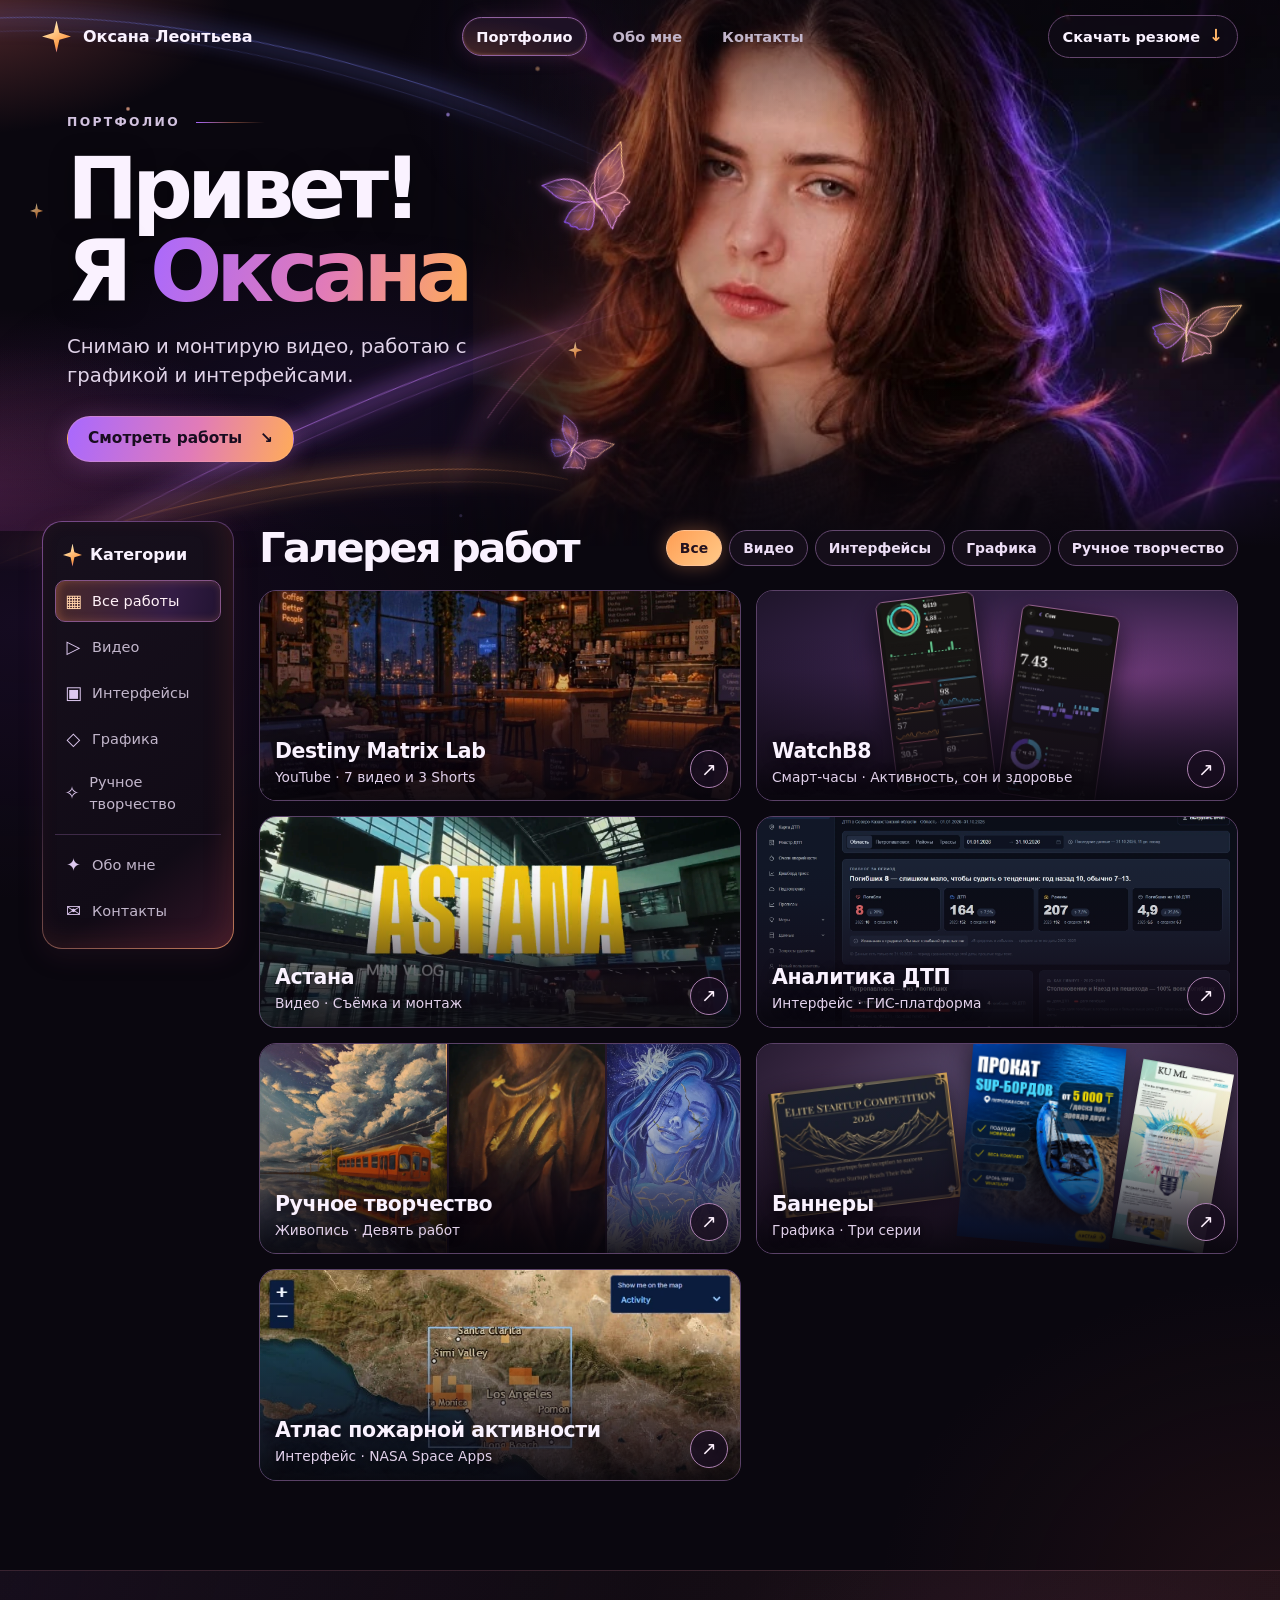
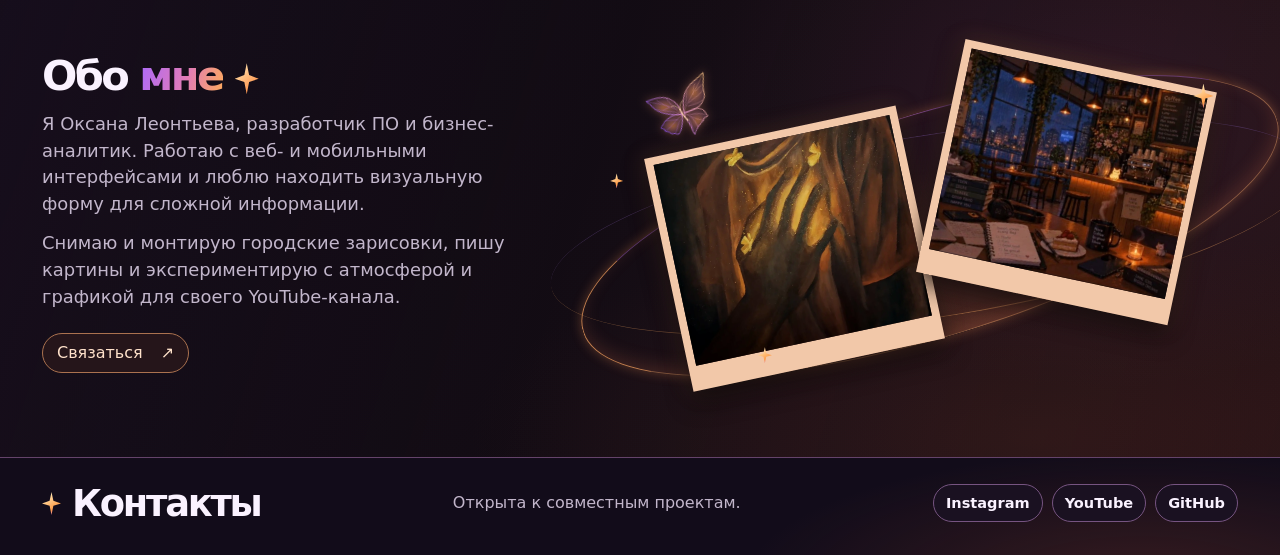
==== commit c947b871: "Add paintings and show the breadth of WatchB8" ====
--- a/index.html
+++ b/index.html
@@ -4,10 +4,10 @@
   <meta charset="utf-8">
   <meta name="viewport" content="width=device-width, initial-scale=1">
   <meta name="theme-color" content="#0b0810">
-  <meta name="description" content="Портфолио Оксаны Леонтьевой. Видео, интерфейсы и графический дизайн.">
+  <meta name="description" content="Портфолио Оксаны Леонтьевой. Видео, интерфейсы, графика и живопись.">
   <title>Портфолио Оксаны Леонтьевой</title>
   <link rel="icon" href="./assets/monogram.svg" type="image/svg+xml">
-  <link rel="stylesheet" href="./styles.css?v=case-gallery">
+  <link rel="stylesheet" href="./styles.css?v=art-and-watch">
   <script src="./gallery.js?v=case-gallery" defer></script>
 </head>
 <body>
@@ -58,6 +58,7 @@
           <a href="#film" data-filter="film"><span aria-hidden="true">▷</span> Видео</a>
           <a href="#interfaces" data-filter="interfaces"><span aria-hidden="true">▣</span> Интерфейсы</a>
           <a href="#graphics" data-filter="graphics"><span aria-hidden="true">◇</span> Графика</a>
+          <a href="#art" data-filter="art"><span aria-hidden="true">✧</span> Ручное творчество</a>
         </nav>
         <nav class="rail-nav rail-links" aria-label="Информация об авторе">
           <a href="#about"><span aria-hidden="true">✦</span> Обо мне</a>
@@ -72,6 +73,7 @@
             <button type="button" data-filter="film" aria-pressed="false">Видео</button>
             <button type="button" data-filter="interfaces" aria-pressed="false">Интерфейсы</button>
             <button type="button" data-filter="graphics" aria-pressed="false">Графика</button>
+            <button type="button" data-filter="art" aria-pressed="false">Ручное творчество</button>
           </div>
         </div>
         <p class="sr-only" id="gallery-status" aria-live="polite"></p>
@@ -124,42 +126,71 @@
 
           <article data-kind="interfaces" id="interfaces">
             <button class="work-card" type="button" data-case>
-              <span class="work-media mockup watch"><img src="./assets/watch-overview.webp" alt="" width="640" height="1237" loading="lazy"><img src="./assets/watch-chart.webp" alt="" width="640" height="1012" loading="lazy"></span>
-              <span class="work-label"><strong>WatchB8</strong><small>Смарт-часы · Дневник сахара</small></span>
-              <span class="card-arrow" aria-hidden="true">↗</span>
-            </button>
-            <template>
-              <p>Приложение для часов и кольца B8. В разделе «Здоровье» собраны активность, подключённые устройства и дневник сахара.</p>
-              <p class="case-note">На скриншотах использованы демонстрационные данные.</p>
+              <span class="work-media mockup watch"><img src="./assets/watch-activity.webp" alt="" width="591" height="1150" loading="lazy"><img src="./assets/watch-sleep.webp" alt="" width="591" height="1150" loading="lazy"></span>
+              <span class="work-label"><strong>WatchB8</strong><small>Смарт-часы · Активность, сон и здоровье</small></span>
+              <span class="card-arrow" aria-hidden="true">↗</span>
+            </button>
+            <template>
+              <p>WatchB8 связывает часы и кольцо B8 с приложением. В нём можно следить за активностью, сном и пульсом, планировать дела и вести учёт расходов.</p>
+              <p class="case-note">На главной, в дневнике сахара и в разделе «Финансы» показаны демонстрационные данные.</p>
               <section class="watch-carousel" aria-label="Галерея экранов WatchB8">
                 <div class="watch-controls">
                   <button type="button" data-watch-step="-1" aria-label="Предыдущий экран">←</button>
-                  <span class="watch-count" aria-live="polite">1 из 5</span>
+                  <span class="watch-count" aria-live="polite">1 из 8</span>
                   <button type="button" data-watch-step="1" aria-label="Следующий экран">→</button>
                 </div>
                 <div class="watch-track" tabindex="0" aria-label="Экраны WatchB8. Для перелистывания используйте стрелки">
                   <figure class="watch-slide">
-                    <a href="./assets/watch-overview.webp" target="_blank" rel="noopener noreferrer" aria-label="Открыть «Главный экран» в полном размере"><img src="./assets/watch-overview.webp" alt="Главный экран, демонстрационный скриншот WatchB8" width="640" height="1237" loading="lazy"></a>
-                    <figcaption><h3>Главный экран</h3><p>Подключённое устройство, карточки глюкозы и питания, кольца активности, пульс и кислород.</p></figcaption>
-                  </figure>
-                  <figure class="watch-slide">
-                    <a href="./assets/watch-chart.webp" target="_blank" rel="noopener noreferrer" aria-label="Открыть «Дневник сахара · 3 часа» в полном размере"><img src="./assets/watch-chart.webp" alt="Дневник сахара · 3 часа, демонстрационный скриншот WatchB8" width="640" height="1012" loading="lazy"></a>
-                    <figcaption><h3>Дневник сахара · 3 часа</h3><p>Текущее показание, кривая замеров и легенда для отметок сенсора, еды и инсулина.</p></figcaption>
-                  </figure>
-                  <figure class="watch-slide">
-                    <a href="./assets/watch-daily.webp" target="_blank" rel="noopener noreferrer" aria-label="Открыть «Дневник сахара · Сутки» в полном размере"><img src="./assets/watch-daily.webp" alt="Дневник сахара · Сутки, демонстрационный скриншот WatchB8" width="480" height="813" loading="lazy"></a>
-                    <figcaption><h3>Дневник сахара · Сутки</h3><p>Дневной график показывает изменение показаний в течение 24 часов.</p></figcaption>
-                  </figure>
-                  <figure class="watch-slide">
-                    <a href="./assets/watch-weekly.webp" target="_blank" rel="noopener noreferrer" aria-label="Открыть «Дневник сахара · Неделя» в полном размере"><img src="./assets/watch-weekly.webp" alt="Дневник сахара · Неделя, демонстрационный скриншот WatchB8" width="480" height="912" loading="lazy"></a>
-                    <figcaption><h3>Дневник сахара · Неделя</h3><p>Недельный график и сводка сенсора с долей показаний в целевом диапазоне.</p></figcaption>
-                  </figure>
-                  <figure class="watch-slide">
-                    <a href="./assets/watch-monthly.webp" target="_blank" rel="noopener noreferrer" aria-label="Открыть «Дневник сахара · Месяц» в полном размере"><img src="./assets/watch-monthly.webp" alt="Дневник сахара · Месяц, демонстрационный скриншот WatchB8" width="480" height="912" loading="lazy"></a>
-                    <figcaption><h3>Дневник сахара · Месяц</h3><p>Месячный график и итоговые показатели за выбранный период.</p></figcaption>
-                  </figure>
-                </div>
-              </section>
+                    <a href="./assets/watch-overview.webp" target="_blank" rel="noopener noreferrer" aria-label="Увеличить «Главная»"><img src="./assets/watch-overview.webp" alt="Главная, экран WatchB8" width="640" height="1237" loading="lazy"></a>
+                    <figcaption><h3>Главная</h3><p>Подключённое устройство, активность и здоровье за день.</p></figcaption>
+                  </figure>
+                  <figure class="watch-slide">
+                    <a href="./assets/watch-activity.webp" target="_blank" rel="noopener noreferrer" aria-label="Увеличить «Активность»"><img src="./assets/watch-activity.webp" alt="Активность, экран WatchB8" width="591" height="1150" loading="lazy"></a>
+                    <figcaption><h3>Активность</h3><p>Кольца показывают шаги, дистанцию и калории. Ниже видны карточки пульса, кислорода, стресса и заряда часов.</p></figcaption>
+                  </figure>
+                  <figure class="watch-slide">
+                    <a href="./assets/watch-sleep.webp" target="_blank" rel="noopener noreferrer" aria-label="Увеличить «Сон»"><img src="./assets/watch-sleep.webp" alt="Сон, экран WatchB8" width="591" height="1150" loading="lazy"></a>
+                    <figcaption><h3>Сон</h3><p>Гипнограмма показывает, когда менялись фазы сна. Кольцевая диаграмма показывает, сколько времени заняла каждая фаза.</p></figcaption>
+                  </figure>
+                  <figure class="watch-slide">
+                    <a href="./assets/watch-pulse.webp" target="_blank" rel="noopener noreferrer" aria-label="Увеличить «Пульс»"><img src="./assets/watch-pulse.webp" alt="Пульс, экран WatchB8" width="591" height="1150" loading="lazy"></a>
+                    <figcaption><h3>Пульс</h3><p>Текущее показание, график за день, пульс в покое и распределение замеров.</p></figcaption>
+                  </figure>
+                  <figure class="watch-slide">
+                    <a href="./assets/watch-wellness.webp" target="_blank" rel="noopener noreferrer" aria-label="Увеличить «Вода и сон»"><img src="./assets/watch-wellness.webp" alt="Вода и сон, экран WatchB8" width="591" height="707" loading="lazy"></a>
+                    <figcaption><h3>Вода и сон</h3><p>Фрагменты главной вкладки «Здоровье». Здесь можно отметить выпитую воду и посмотреть сводку за прошлую ночь.</p></figcaption>
+                  </figure>
+                  <figure class="watch-slide">
+                    <a href="./assets/watch-tasks.webp" target="_blank" rel="noopener noreferrer" aria-label="Увеличить «Дела»"><img src="./assets/watch-tasks.webp" alt="Дела, экран WatchB8" width="640" height="1321" loading="lazy"></a>
+                    <figcaption><h3>Дела</h3><p>План на день, расписание, отметки о самочувствии и список сфер, в которых можно вести проекты.</p></figcaption>
+                  </figure>
+                  <figure class="watch-slide">
+                    <a href="./assets/watch-finances.webp" target="_blank" rel="noopener noreferrer" aria-label="Увеличить «Финансы»"><img src="./assets/watch-finances.webp" alt="Финансы, экран WatchB8" width="640" height="1321" loading="lazy"></a>
+                    <figcaption><h3>Финансы</h3><p>Доходы и расходы за месяц, категории трат и добавление операций вручную.</p></figcaption>
+                  </figure>
+                  <figure class="watch-slide">
+                    <a href="./assets/watch-chart.webp" target="_blank" rel="noopener noreferrer" aria-label="Увеличить «Дневник сахара»"><img src="./assets/watch-chart.webp" alt="Дневник сахара, экран WatchB8" width="640" height="1012" loading="lazy"></a>
+                    <figcaption><h3>Дневник сахара</h3><p>Трёхчасовой график замеров с легендой для отметок сенсора, еды и инсулина.</p></figcaption>
+                  </figure>
+                </div>
+              </section>
+              <details class="case-section watch-more">
+                <summary>Другие периоды дневника сахара</summary>
+                <div class="case-grid three tall">
+                  <figure>
+                    <a href="./assets/watch-daily.webp" target="_blank" rel="noopener noreferrer"><img src="./assets/watch-daily.webp" alt="Дневник сахара · Сутки" width="480" height="813" loading="lazy"></a>
+                    <figcaption>Сутки</figcaption>
+                  </figure>
+                  <figure>
+                    <a href="./assets/watch-weekly.webp" target="_blank" rel="noopener noreferrer"><img src="./assets/watch-weekly.webp" alt="Дневник сахара · Неделя" width="480" height="912" loading="lazy"></a>
+                    <figcaption>Неделя</figcaption>
+                  </figure>
+                  <figure>
+                    <a href="./assets/watch-monthly.webp" target="_blank" rel="noopener noreferrer"><img src="./assets/watch-monthly.webp" alt="Дневник сахара · Месяц" width="480" height="912" loading="lazy"></a>
+                    <figcaption>Месяц</figcaption>
+                  </figure>
+                </div>
+              </details>
             </template>
           </article>
 
@@ -194,6 +225,63 @@
                 <div class="case-grid">
                   <figure><a href="./assets/dtp-map.webp" target="_blank" rel="noopener noreferrer"><img src="./assets/dtp-map.webp" alt="Карта происшествий и фильтры" width="1600" height="1000"></a><figcaption>Карта происшествий</figcaption></figure>
                   <figure><a href="./assets/dtp-dashboard.webp" target="_blank" rel="noopener noreferrer"><img src="./assets/dtp-dashboard.webp" alt="Обзорная панель для сравнения показателей" width="1600" height="1000"></a><figcaption>Обзорная панель</figcaption></figure>
+                </div>
+              </section>
+            </template>
+          </article>
+
+
+          <article data-kind="art" id="art">
+            <button class="work-card" type="button" data-case>
+              <span class="work-media art-cover"><img src="./assets/art-train.webp" alt="" width="960" height="1204" loading="lazy"><img src="./assets/art-butterflies.webp" alt="" width="698" height="843" loading="lazy"><img src="./assets/art-blue-portrait.webp" alt="" width="627" height="832" loading="lazy"></span>
+              <span class="work-label"><strong>Ручное творчество</strong><small>Живопись · Девять работ</small></span>
+              <span class="card-arrow" aria-hidden="true">↗</span>
+            </button>
+            <template>
+              <section class="case-section">
+                <h3>Пейзажи и натюрморт</h3>
+                <div class="case-grid three tall artwork-grid">
+                  <figure>
+                    <a href="./assets/art-train.webp" target="_blank" rel="noopener noreferrer"><img src="./assets/art-train.webp" alt="Оранжевый поезд и его отражение под облаками" width="960" height="1204" loading="lazy"></a>
+                    <figcaption>Поезд у воды</figcaption>
+                  </figure>
+                  <figure>
+                    <a href="./assets/art-waves.webp" target="_blank" rel="noopener noreferrer"><img src="./assets/art-waves.webp" alt="Морские волны с пеной под тёмным небом" width="635" height="848" loading="lazy"></a>
+                    <figcaption>Море в шторм</figcaption>
+                  </figure>
+                  <figure>
+                    <a href="./assets/art-coast.webp" target="_blank" rel="noopener noreferrer"><img src="./assets/art-coast.webp" alt="Скальная арка на побережье и камни на переднем плане" width="922" height="1280" loading="lazy"></a>
+                    <figcaption>Скала у моря</figcaption>
+                  </figure>
+                  <figure>
+                    <a href="./assets/art-still-life.webp" target="_blank" rel="noopener noreferrer"><img src="./assets/art-still-life.webp" alt="Самовар, чайник и фрукты на цветной ткани" width="848" height="613" loading="lazy"></a>
+                    <figcaption>Натюрморт с самоваром</figcaption>
+                  </figure>
+                </div>
+              </section>
+              <section class="case-section">
+                <h3>Портреты и фантазийные сюжеты</h3>
+                <div class="case-grid three tall artwork-grid">
+                  <figure>
+                    <a href="./assets/art-butterflies.webp" target="_blank" rel="noopener noreferrer"><img src="./assets/art-butterflies.webp" alt="Рука на груди и золотые бабочки в тёплом свете" width="698" height="843" loading="lazy"></a>
+                    <figcaption>Золотые бабочки</figcaption>
+                  </figure>
+                  <figure>
+                    <a href="./assets/art-blue-portrait.webp" target="_blank" rel="noopener noreferrer"><img src="./assets/art-blue-portrait.webp" alt="Синий портрет с золотыми линиями и белыми цветами" width="627" height="832" loading="lazy"></a>
+                    <figcaption>Портрет в синем</figcaption>
+                  </figure>
+                  <figure>
+                    <a href="./assets/art-flower-city.webp" target="_blank" rel="noopener noreferrer"><img src="./assets/art-flower-city.webp" alt="Красные цветы между синими зданиями и две фигуры" width="677" height="842" loading="lazy"></a>
+                    <figcaption>Цветы в городе</figcaption>
+                  </figure>
+                  <figure>
+                    <a href="./assets/art-underwater.webp" target="_blank" rel="noopener noreferrer"><img src="./assets/art-underwater.webp" alt="Лицо под водой с пузырьками и бликами на коже" width="677" height="852" loading="lazy"></a>
+                    <figcaption>Под водой</figcaption>
+                  </figure>
+                  <figure>
+                    <a href="./assets/art-floral-eye.webp" target="_blank" rel="noopener noreferrer"><img src="./assets/art-floral-eye.webp" alt="Синие цветы внутри глаза и две золотые дорожки" width="570" height="800" loading="lazy"></a>
+                    <figcaption>Глаз с цветами</figcaption>
+                  </figure>
                 </div>
               </section>
             </template>
@@ -298,7 +386,7 @@
         <div class="about-copy">
           <h2 id="about-title">Обо <span>мне</span><span class="spark" aria-hidden="true"></span></h2>
           <p>Я Оксана Леонтьева, разработчик ПО и бизнес-аналитик. Работаю с веб- и мобильными интерфейсами и люблю находить визуальную форму для сложной информации.</p>
-          <p>Снимаю и монтирую городские зарисовки, собираю раскадровки и экспериментирую с атмосферой и графикой для своего YouTube-канала.</p>
+          <p>Снимаю и монтирую городские зарисовки, пишу картины и экспериментирую с атмосферой и графикой для своего YouTube-канала.</p>
           <a class="about-contact" href="#contacts">Связаться <span aria-hidden="true">↗</span></a>
         </div>
         <div class="about-frames" aria-hidden="true">
@@ -306,7 +394,7 @@
           <span class="spark about-spark about-spark-one"></span>
           <span class="spark about-spark about-spark-two"></span>
           <span class="spark about-spark about-spark-three"></span>
-          <img src="./assets/astana-night.webp" alt="" width="961" height="599" loading="lazy">
+          <img src="./assets/art-butterflies.webp" alt="" width="698" height="843" loading="lazy">
           <img src="./assets/autumn.webp" alt="" width="862" height="500" loading="lazy">
           <span class="butterfly about-butterfly"></span>
         </div>
--- a/styles.css
+++ b/styles.css
@@ -333,6 +333,15 @@
 .work-media img { height: 100%; object-fit: cover; }
 .work-media.diptych { display: grid; grid-template-columns: 1fr 1fr; gap: 2px; background: #37213b; }
 .work-media.diptych img { min-width: 0; }
+.work-media.art-cover {
+  display: grid;
+  grid-template-columns: 1.2fr 1fr .85fr;
+  gap: 2px;
+  background: #26182e;
+}
+.art-cover img { min-width: 0; min-height: 0; }
+.art-cover img:first-child { object-position: 52% 70%; }
+.art-cover img:last-child { object-position: 46% 39%; }
 .work-media.screen img { object-position: 50% 38%; }
 .work-media.mockup {
   display: flex;
@@ -599,6 +608,10 @@
   border-radius: 12px;
   background: #09070b;
 }
+.artwork-grid figure > a { display: block; }
+.case-grid.artwork-grid img { max-height: 365px; }
+.watch-more summary { cursor: pointer; color: var(--text); font-weight: 650; }
+.watch-more summary:hover { color: var(--amber); }
 .banner-nav { display: flex; flex-wrap: wrap; gap: 7px; }
 .banner-nav a {
   display: inline-block;
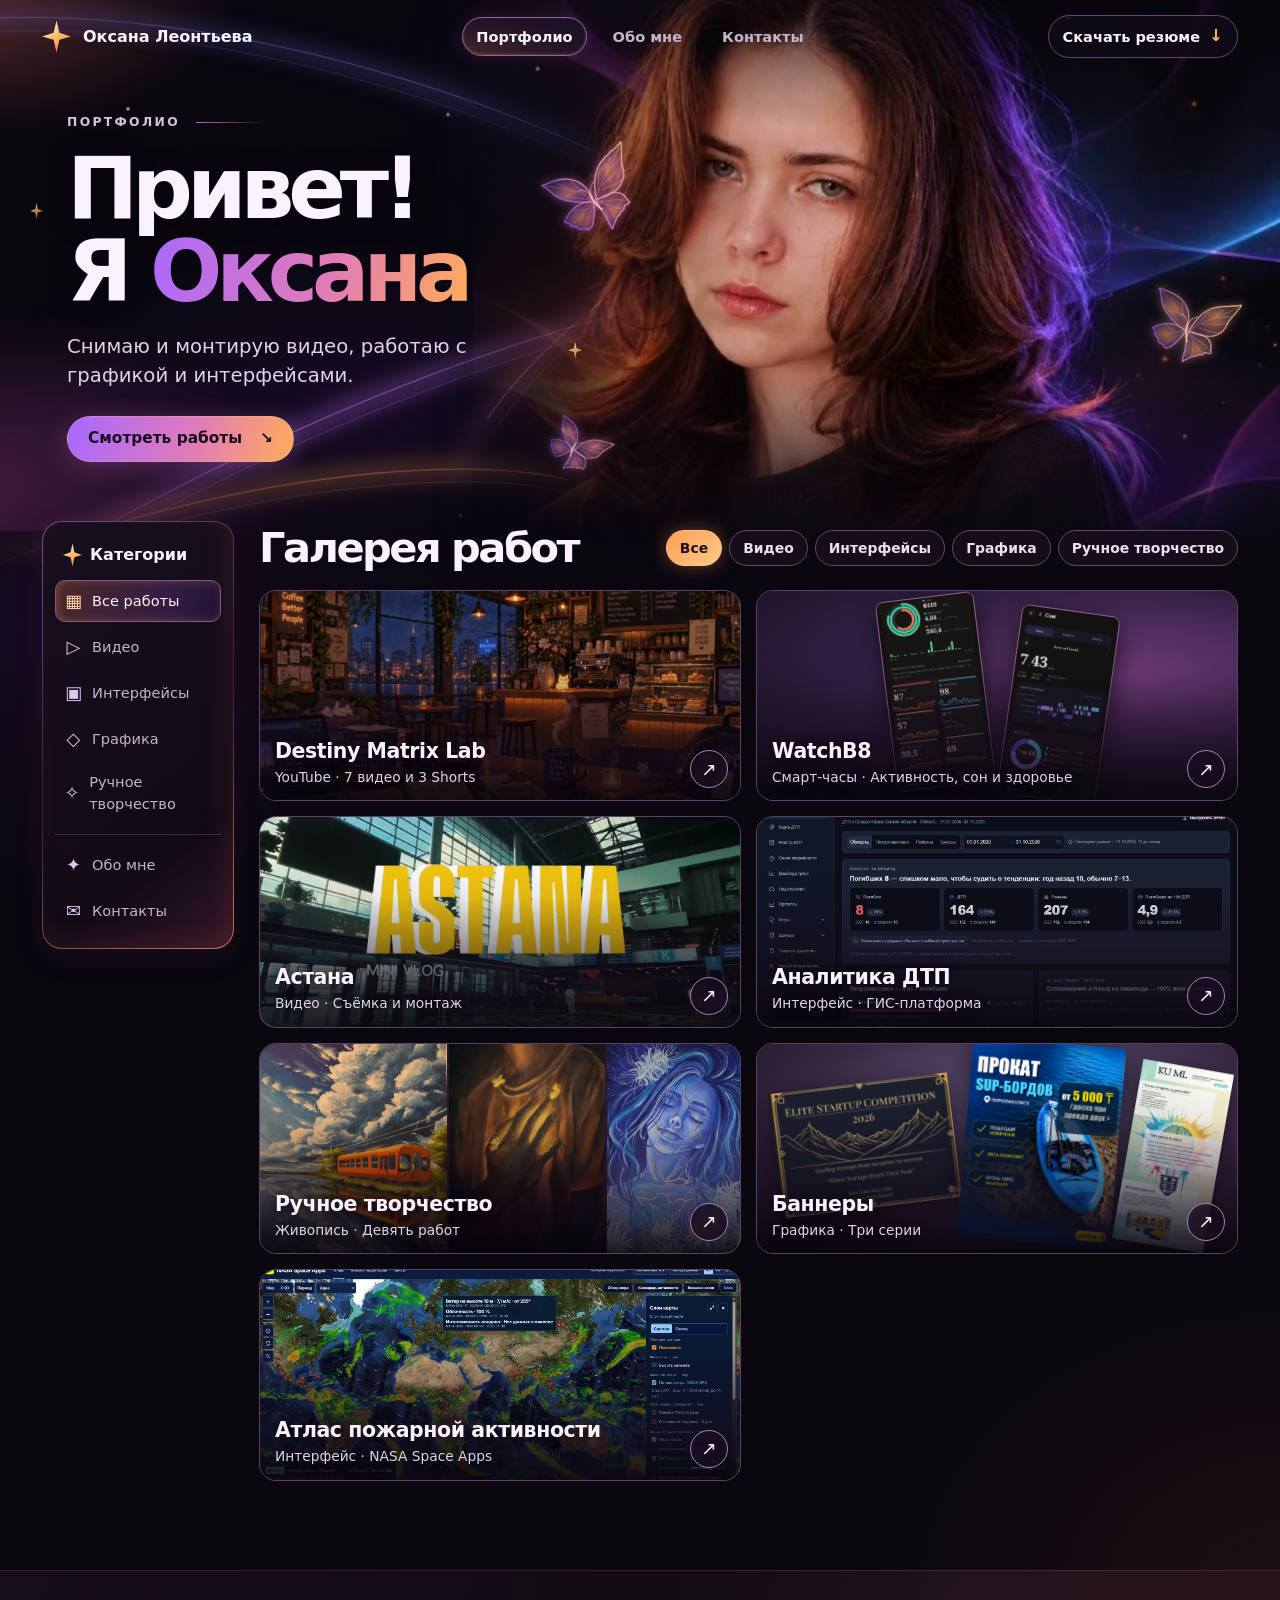
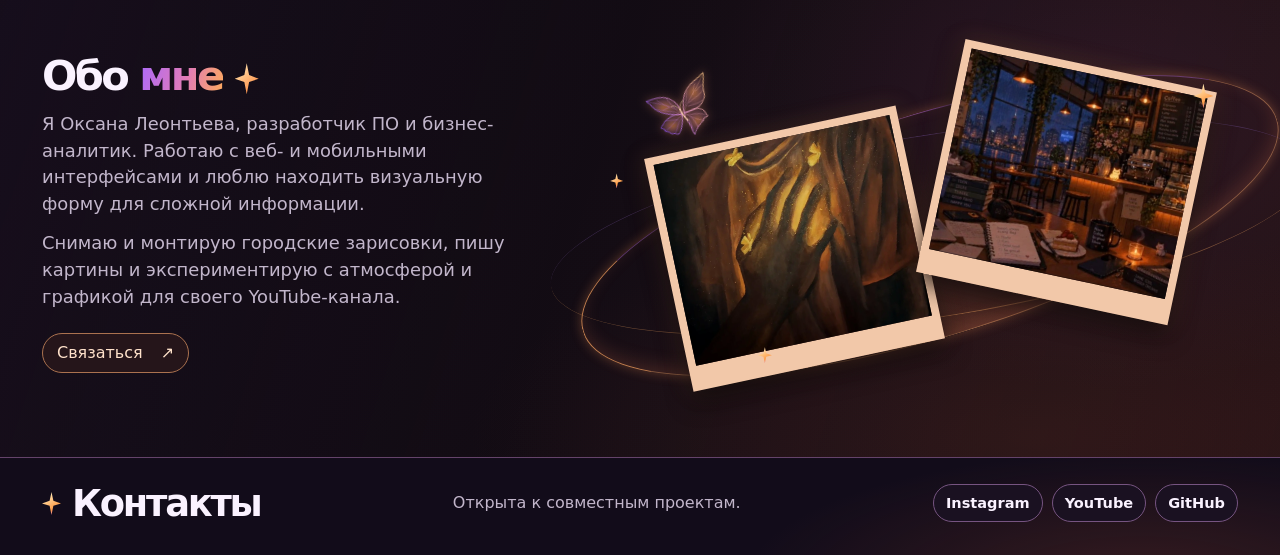
==== commit 91eddd6f: "Refresh the fire atlas portfolio screenshots" ====
--- a/index.html
+++ b/index.html
@@ -362,18 +362,22 @@
 
           <article data-kind="interfaces">
             <button class="work-card" type="button" data-case>
-              <span class="work-media screen"><img src="./assets/fire-map.webp" alt="" width="597" height="386" loading="lazy"></span>
+              <span class="work-media screen"><img src="./assets/fire-atlas-world.webp" alt="" width="1902" height="907" loading="lazy"></span>
               <span class="work-label"><strong>Атлас пожарной активности</strong><small>Интерфейс · NASA Space Apps</small></span>
               <span class="card-arrow" aria-hidden="true">↗</span>
             </button>
             <template>
               <p>Командный проект KU-group для NASA Space Apps.</p>
-              <section class="case-section"><h3>От месяца к карте</h3>
-                <p>В календаре можно сравнить месяцы и выбрать период, а на карте посмотреть, где спутник зарегистрировал активность.</p>
-                <div class="case-grid">
-                  <figure><a href="./assets/fire-calendar.webp" target="_blank" rel="noopener noreferrer"><img src="./assets/fire-calendar.webp" alt="Календарь активности по годам и месяцам" width="662" height="434"></a><figcaption>Календарь наблюдений</figcaption></figure>
-                  <figure><a href="./assets/fire-map.webp" target="_blank" rel="noopener noreferrer"><img src="./assets/fire-map.webp" alt="Спутниковая карта Лос-Анджелеса" width="597" height="386"></a><figcaption>Спутниковая карта</figcaption></figure>
-                </div>
+              <div class="case-links"><a class="button" href="https://nasa.aican.cloud/">Открыть атлас</a></div>
+              <section class="case-section">
+                <h3>Мировая карта с погодными слоями</h3>
+                <p>На спутниковом снимке видны тепловые сигналы, облачность, осадки и направление ветра.</p>
+                <a href="./assets/fire-atlas-world.webp" target="_blank" rel="noopener noreferrer" aria-label="Открыть мировую карту в полном размере"><img src="./assets/fire-atlas-world.webp" alt="Мировая карта с тепловыми сигналами, погодными слоями и панелью управления" width="1902" height="907"></a>
+              </section>
+              <section class="case-section">
+                <h3>Внешние связи в Северо-Казахстанской области</h3>
+                <p>Матрица показывает, как обнаруженная активность связана с температурой, ветром, осадками и другими факторами.</p>
+                <a href="./assets/fire-atlas-sko.webp" target="_blank" rel="noopener noreferrer" aria-label="Открыть анализ Северо-Казахстанской области в полном размере"><img src="./assets/fire-atlas-sko.webp" alt="Карта Северо-Казахстанской области и матрица корреляций с погодными факторами" width="1906" height="902" loading="lazy"></a>
               </section>
             </template>
           </article>
